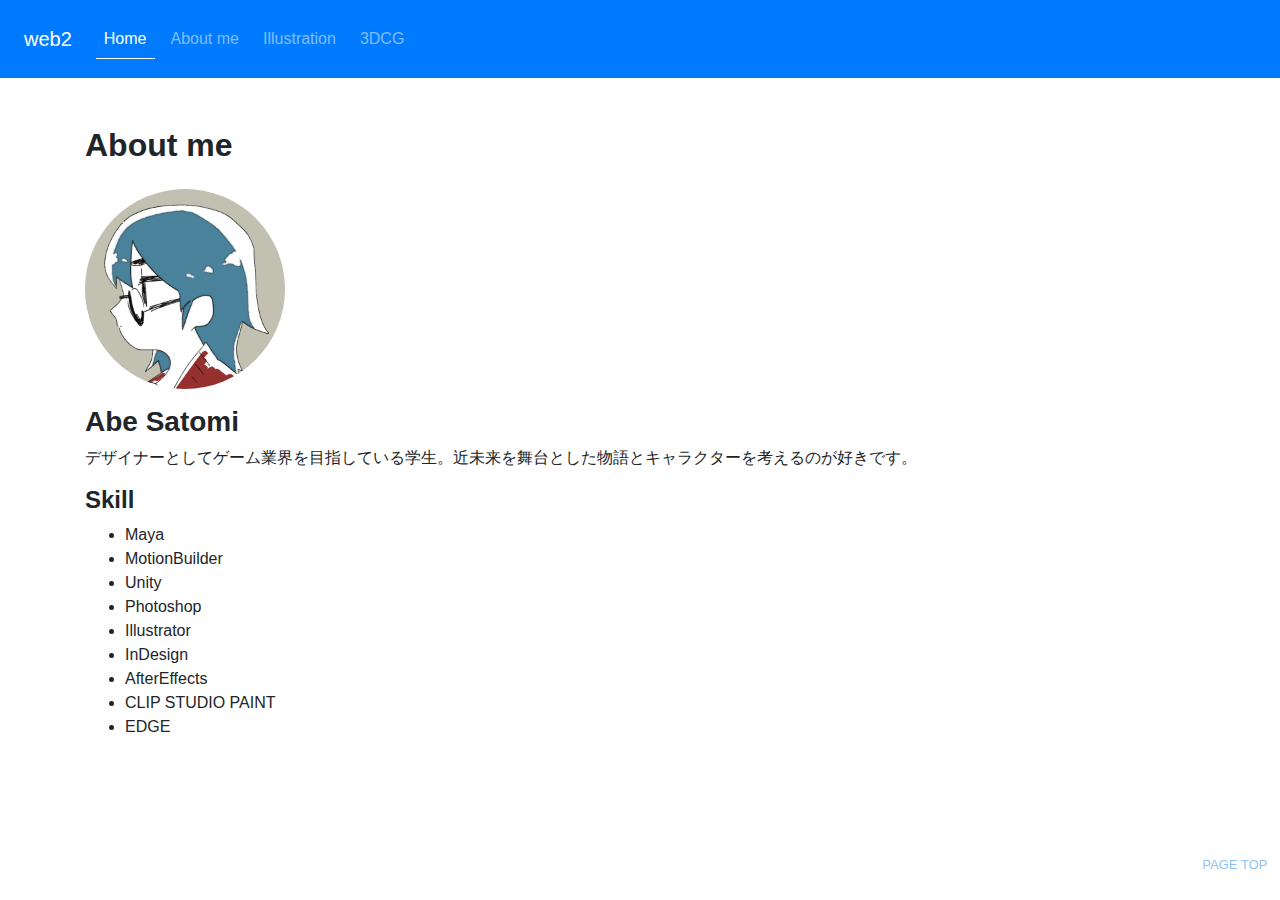
==== test.html @ e9da01bc "Update test.html" ====
<!DOCTYPE html>
<html lang ="ja">
  <head>
    <meta charset ="utf-8">
    <meta name ="viewport" content ="width=device-width, initial-scale=1, shrink-to-fit=no">
    <title>web2</title>
    <link rel="stylesheet" type="text/css" href="css/bootstrap.css">
  </head>
  
  <body>
  
    
    <div class="bs-component">
      <nav class="navbar navbar-expand-lg navbar-dark bg-primary"> 
        <a class="navbar-brand" href="#">web2</a>
        <button class="navbar-toggler collapsed" type="button" data-toggle="collapse" data-target="#navbarColor01" aria-controls="navbarColor01" aria-expanded="false" aria-label="Toggle navigation">
          <span class="navbar-toggler-icon"></span>
        </button>
        <div class="navbar-collapse collapse" id="navbarColor01" style="">
          <ul class="navbar-nav mr-auto">
            <li class="nav-item active">
              <a class="nav-link" href="#">Home <span class="sr-only">(current)</span></a>
            </li>
            <li class="nav-item">
              <a class="nav-link" href="#about">About me</a>
            </li>
            <li class="nav-item">
              <a class="nav-link" href="#illust">Illustration</a>
            </li>
            <li class="nav-item">
              <a class="nav-link" href="#3dcg">3DCG</a>
            </li>
          </ul>
        </div>
      </nav>
    </div>
    
    
    <div id="page_top"><a href="#"></a></div>
    
    
    <div class ="container py-5">
      <section>

        <h2 id ="about">About me</h2>
        <img src="img/icon.png" class="rounded-circle img-fluid py-3"　alt="icon" width=200/>
        <article>
          <h3>Abe Satomi</h3>
          <p>デザイナーとしてゲーム業界を目指している学生。近未来を舞台とした物語とキャラクターを考えるのが好きです。</p>
          <h4>Skill</h4>
          <ul>
          <li>Maya</li>
          <li>MotionBuilder</li>
          <li>Unity</li>
          <li>Photoshop</li>
          <li>Illustrator</li>
          <li>InDesign</li>
          <li>AfterEffects</li>
          <li>CLIP STUDIO PAINT</li>
          <li>EDGE</li>
          </ul>
        </article>
      
      </section>
    </div>
    
    
  </body>
  
</html>
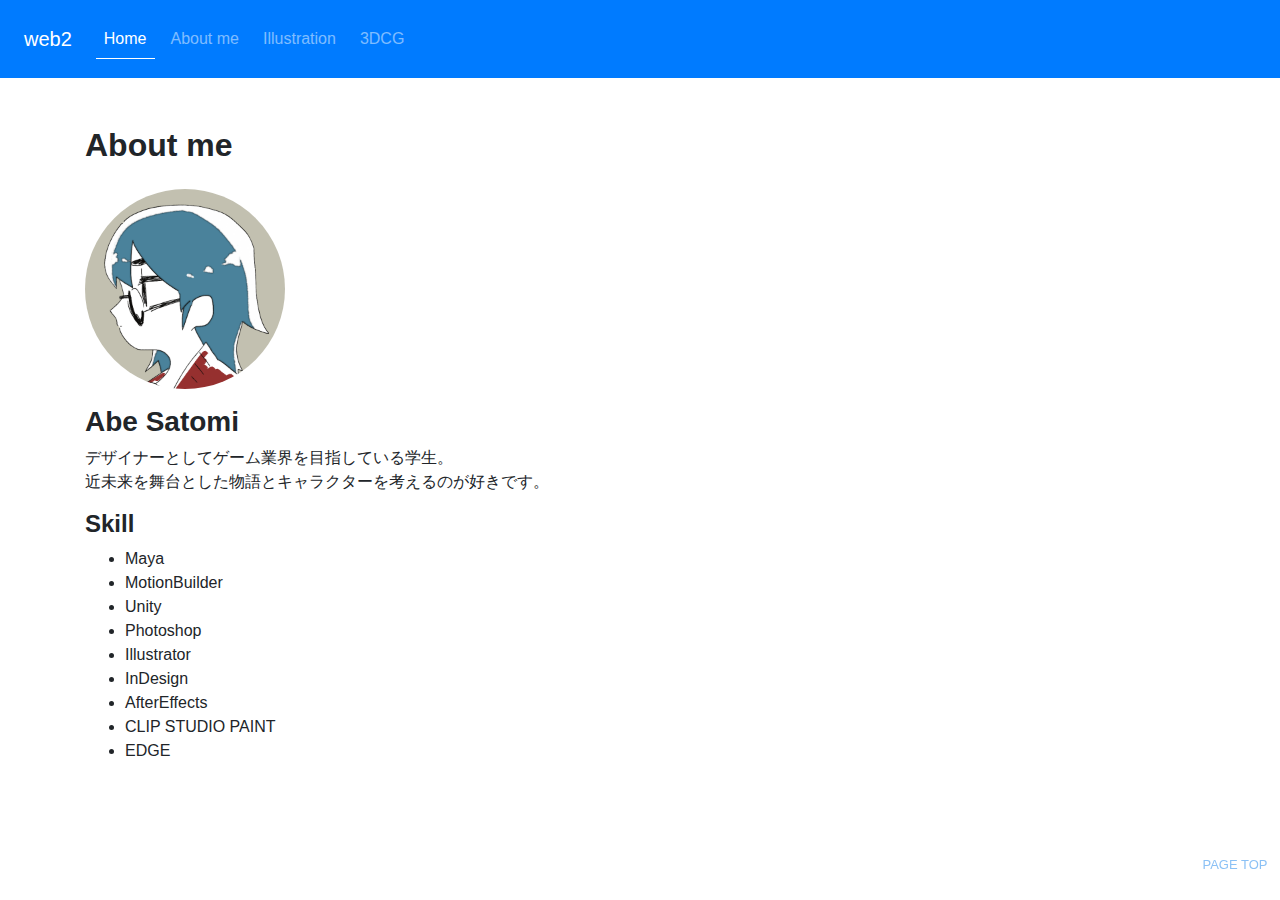
==== commit 9e436292: "Update test.html" ====
--- a/test.html
+++ b/test.html
@@ -46,7 +46,8 @@
         <img src="img/icon.png" class="rounded-circle img-fluid py-3"　alt="icon" width=200/>
         <article>
           <h3>Abe Satomi</h3>
-          <p>デザイナーとしてゲーム業界を目指している学生。近未来を舞台とした物語とキャラクターを考えるのが好きです。</p>
+          <p>デザイナーとしてゲーム業界を目指している学生。<br/>
+             近未来を舞台とした物語とキャラクターを考えるのが好きです。</p>
           <h4>Skill</h4>
           <ul>
           <li>Maya</li>
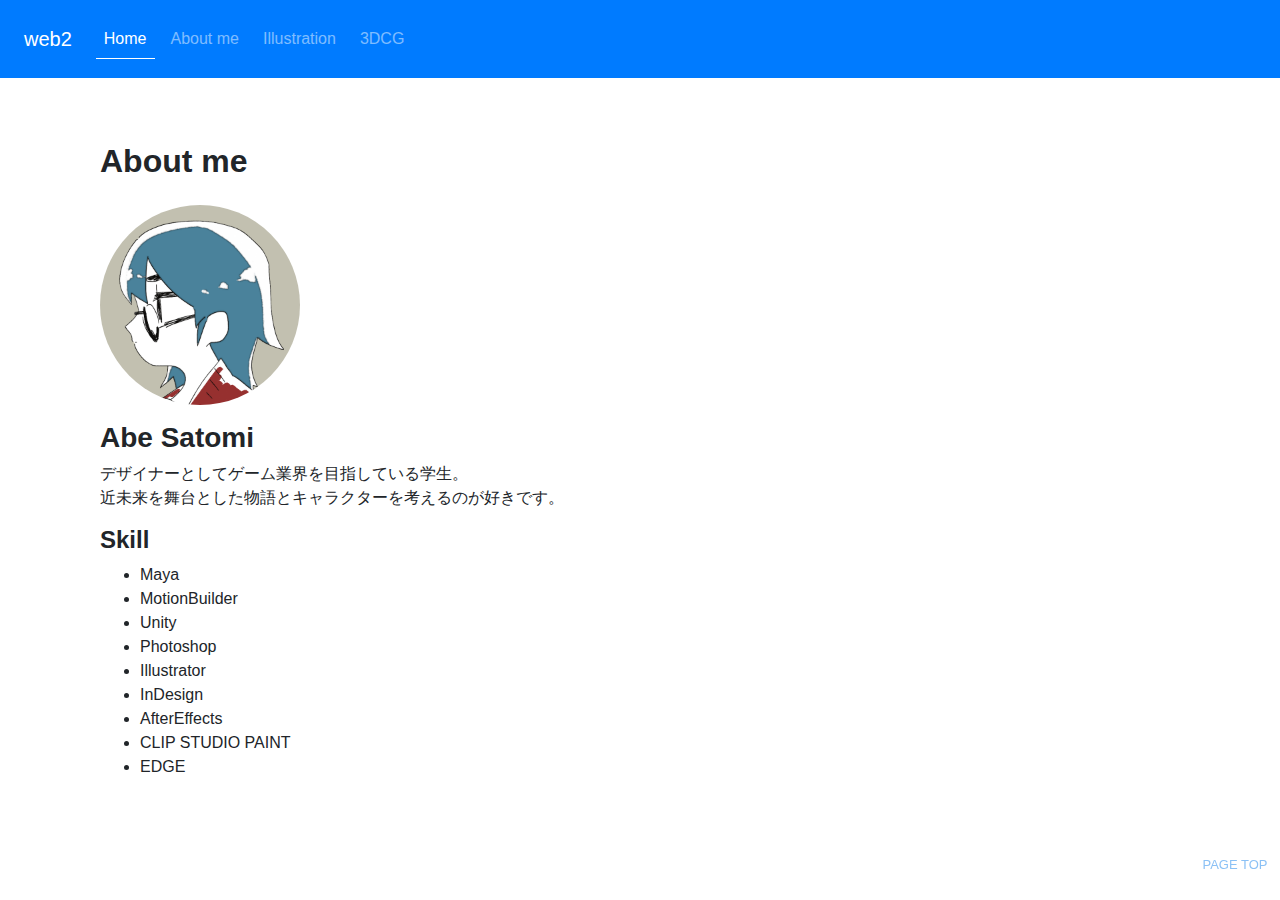
==== commit c72af793: "Update test.html" ====
--- a/test.html
+++ b/test.html
@@ -42,23 +42,23 @@
     <div class ="container py-5">
       <section>
 
-        <h2 id ="about">About me</h2>
-        <img src="img/icon.png" class="rounded-circle img-fluid py-3"　alt="icon" width=200/>
-        <article>
+        <article id="about" class="py-3">
+          <h2>About me</h2>
+          <img src="img/icon.png" class="rounded-circle img-fluid py-3"　alt="icon" width=200/>
           <h3>Abe Satomi</h3>
           <p>デザイナーとしてゲーム業界を目指している学生。<br/>
              近未来を舞台とした物語とキャラクターを考えるのが好きです。</p>
           <h4>Skill</h4>
           <ul>
-          <li>Maya</li>
-          <li>MotionBuilder</li>
-          <li>Unity</li>
-          <li>Photoshop</li>
-          <li>Illustrator</li>
-          <li>InDesign</li>
-          <li>AfterEffects</li>
-          <li>CLIP STUDIO PAINT</li>
-          <li>EDGE</li>
+            <li>Maya</li>
+            <li>MotionBuilder</li>
+            <li>Unity</li>
+            <li>Photoshop</li>
+            <li>Illustrator</li>
+            <li>InDesign</li>
+            <li>AfterEffects</li>
+            <li>CLIP STUDIO PAINT</li>
+            <li>EDGE</li>
           </ul>
         </article>
       
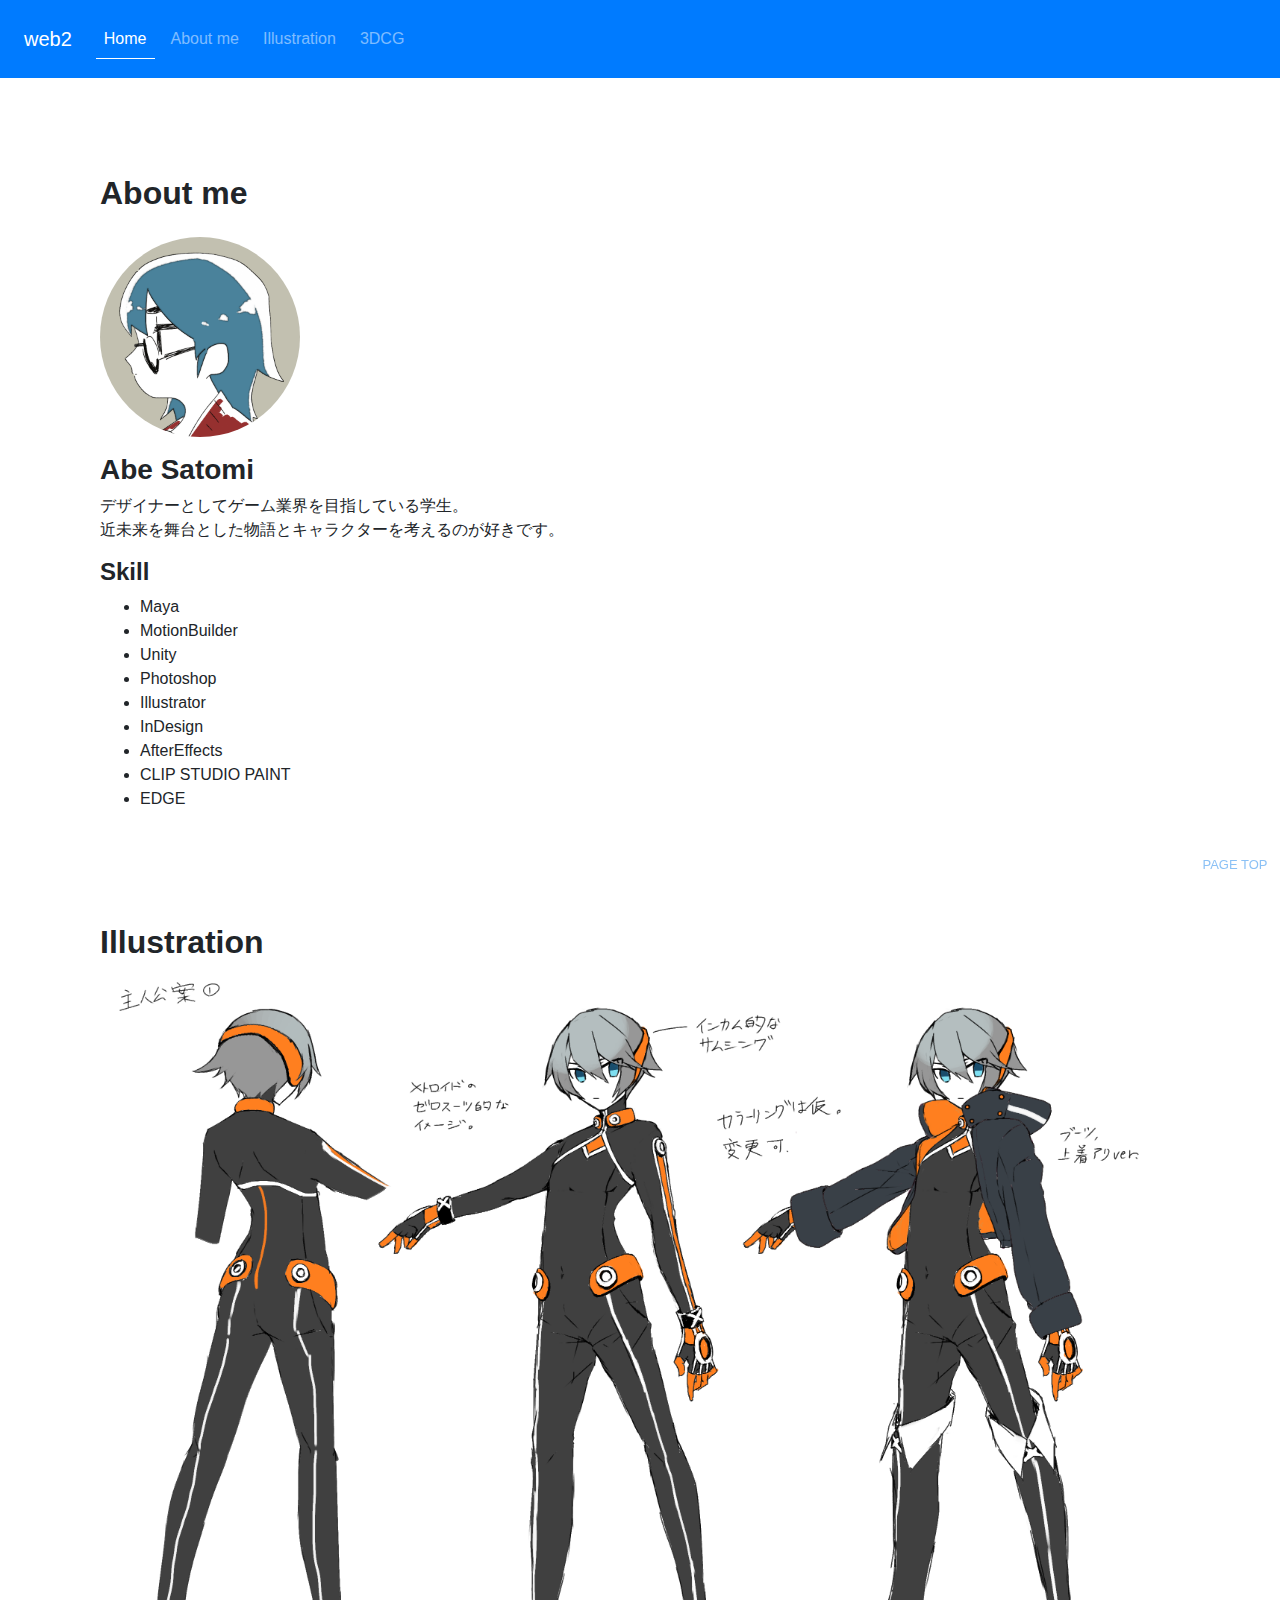
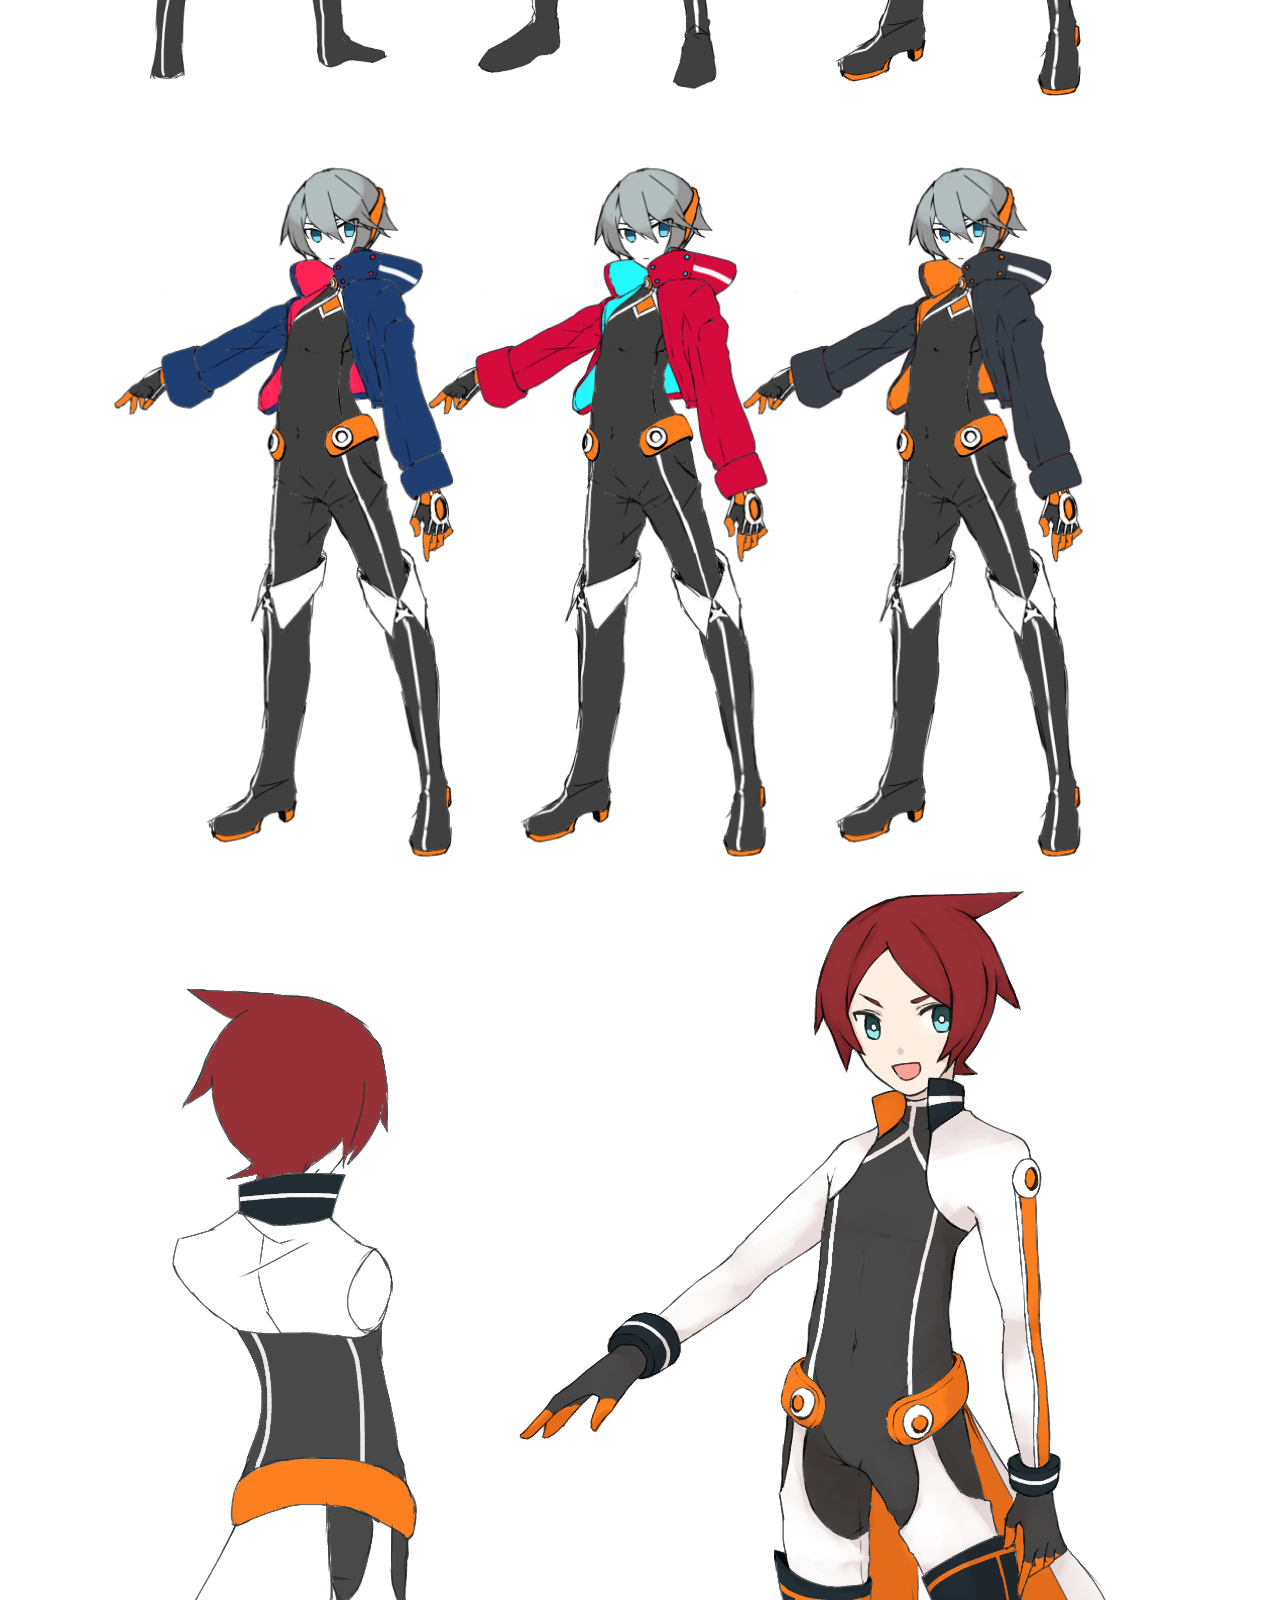
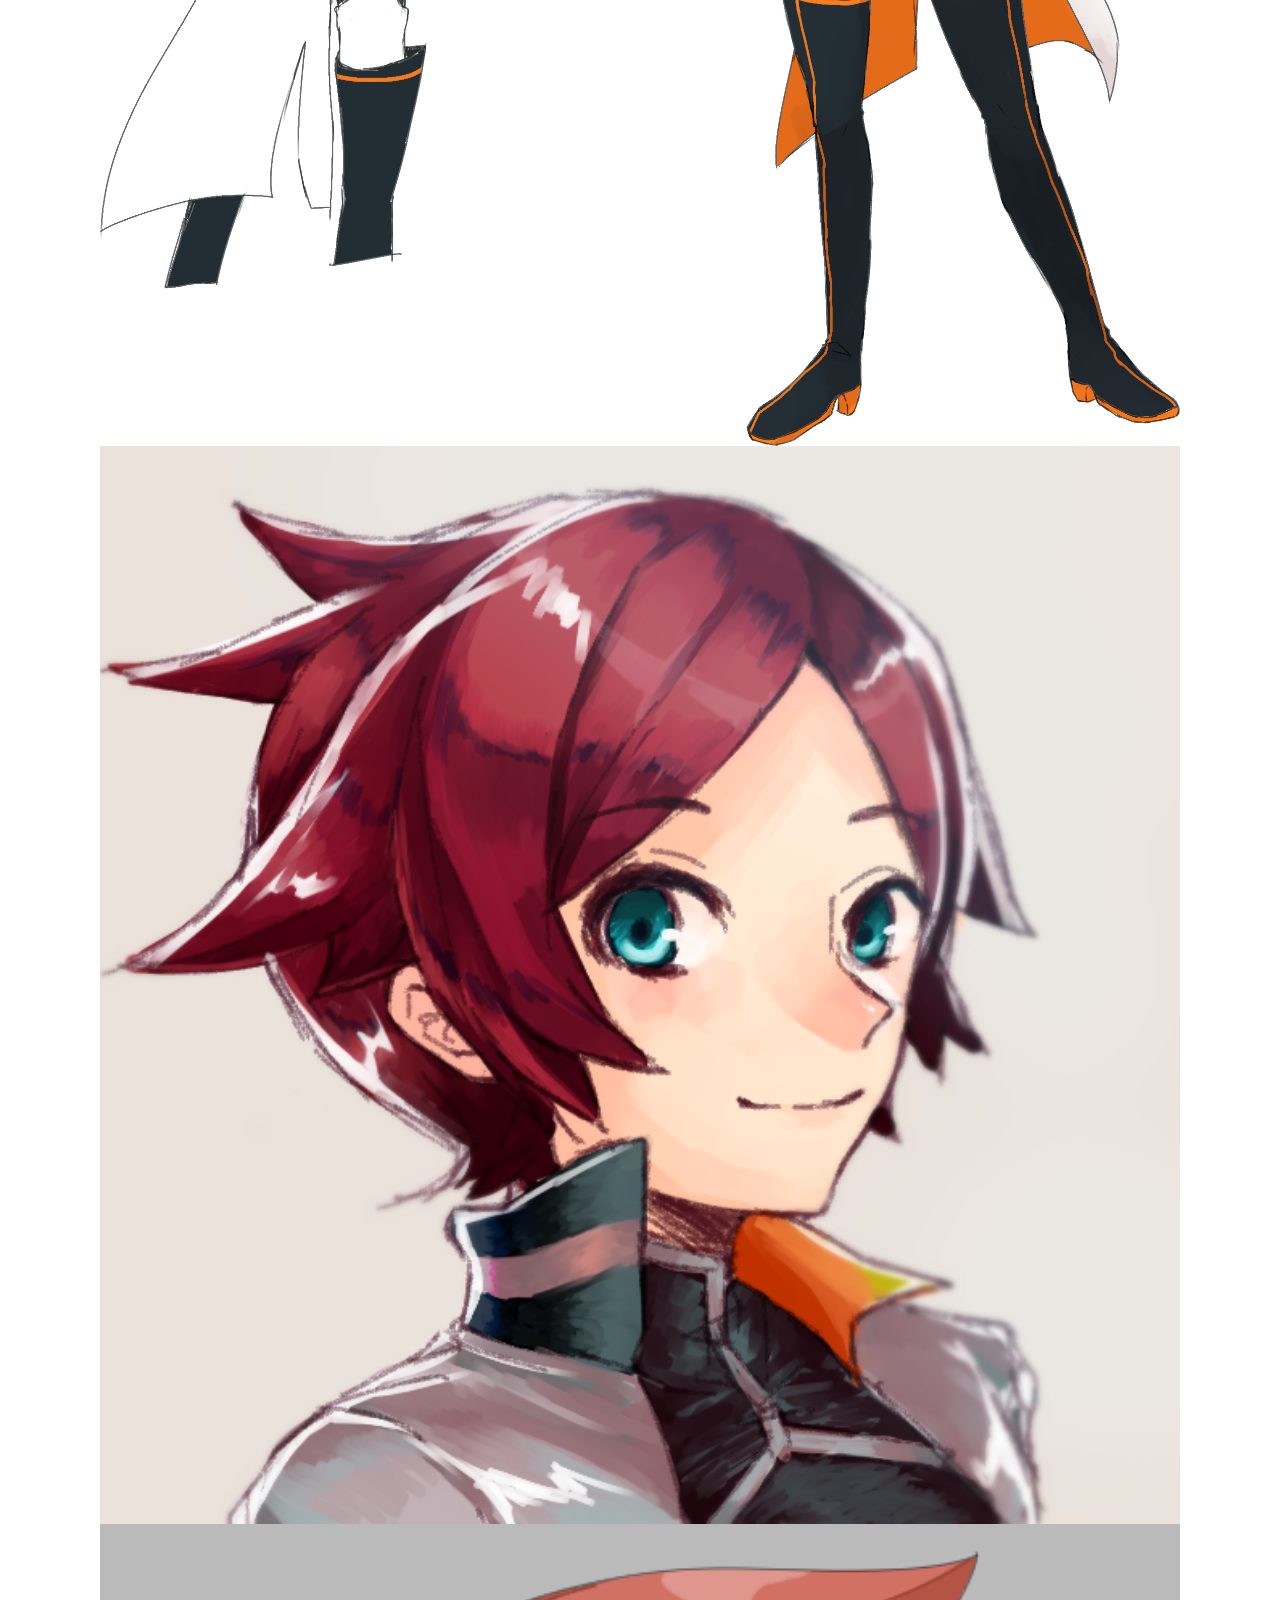
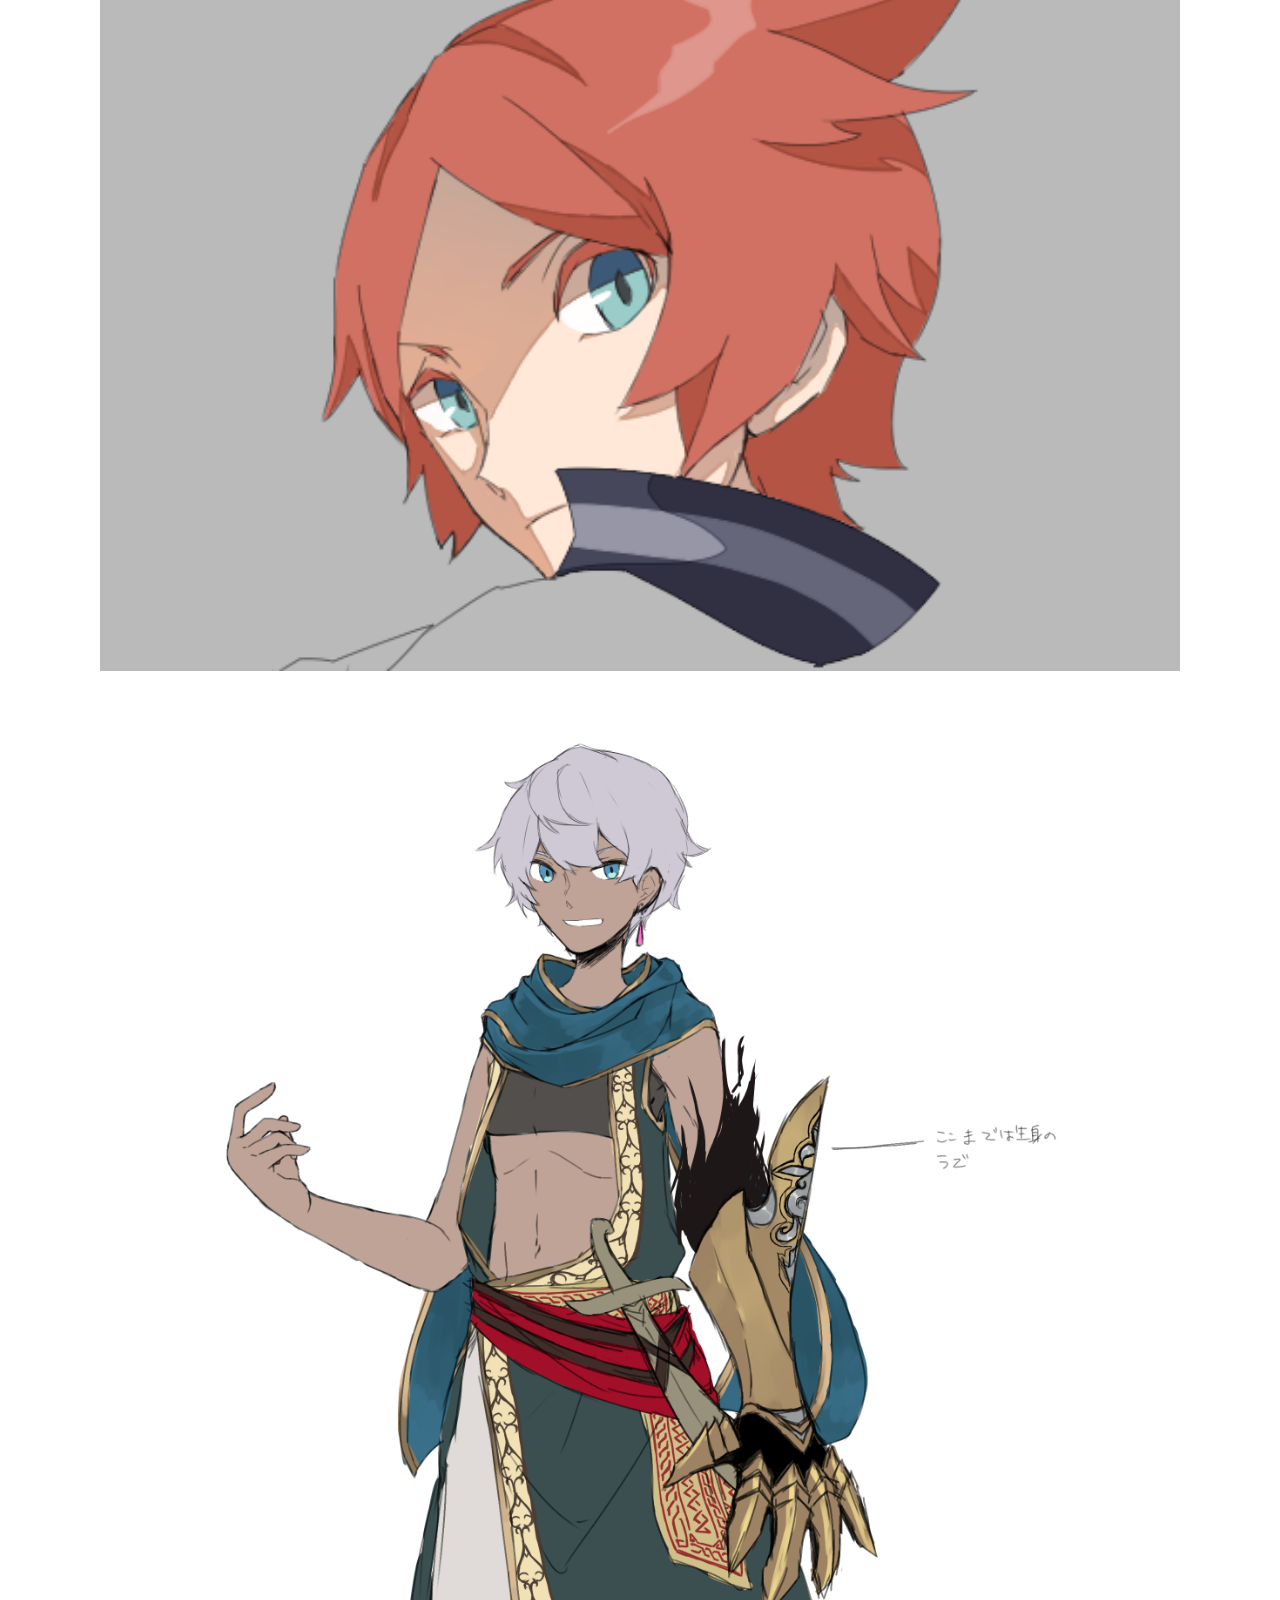
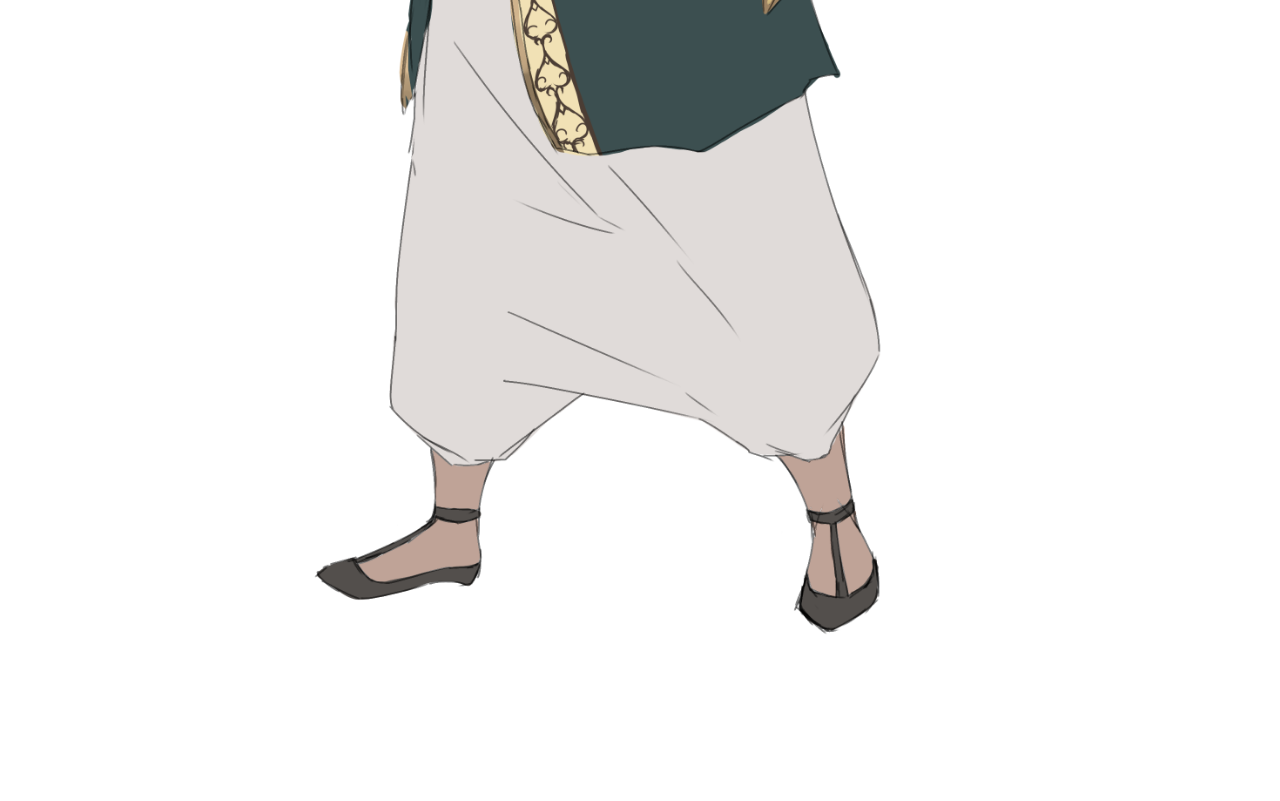
==== commit 2eaea43e: "Update test.html" ====
--- a/test.html
+++ b/test.html
@@ -42,7 +42,7 @@
     <div class ="container py-5">
       <section>
 
-        <article id="about" class="py-3">
+        <article id="about" class="py-5">
           <h2>About me</h2>
           <img src="img/icon.png" class="rounded-circle img-fluid py-3"　alt="icon" width=200/>
           <h3>Abe Satomi</h3>
@@ -61,6 +61,19 @@
             <li>EDGE</li>
           </ul>
         </article>
+        
+        <article id="illust" class="py-5">
+          <h2>Illustration</h2>
+          <div class="row">
+            <img src="img/HERO01.png" class="img-fluid col-sm" alt="illust001" width=600 />
+            <img src="img/03.jpg" class="img-fluid col-sm" alt="illust002" width=600 />
+            <img src="img/HERO05.png" class="img-fluid col-sm" alt="illust003" width=600 />
+            <div class="w-100"></div>
+            <img src="img/syuzinkou.png" class="img-fluid col-sm" alt="illust004" width=600 />
+            <img src="img/syu.png" class="img-fluid col-sm" alt="illust005" width=600 />
+            <img src="img/02.png" class="img-fluid col-sm" alt="illust006" width=600 />
+          </div>
+        </article>
       
       </section>
     </div>
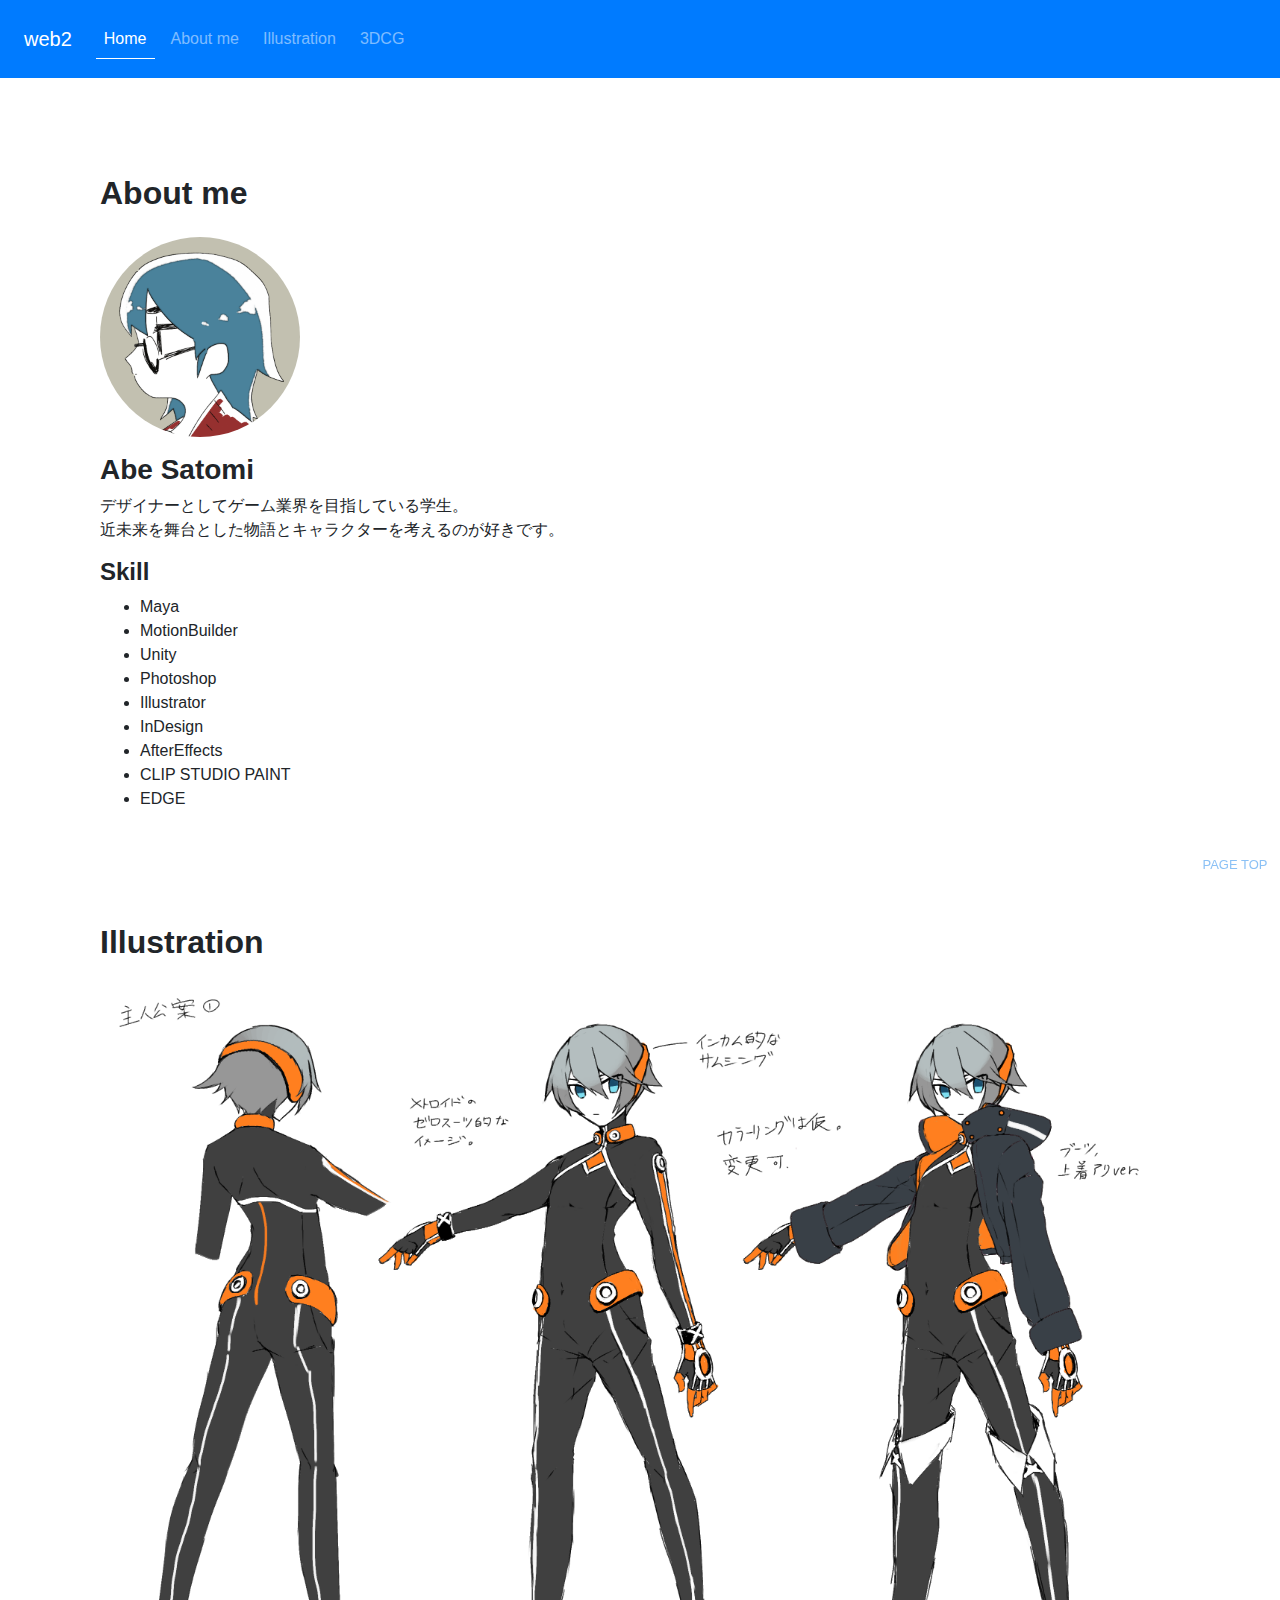
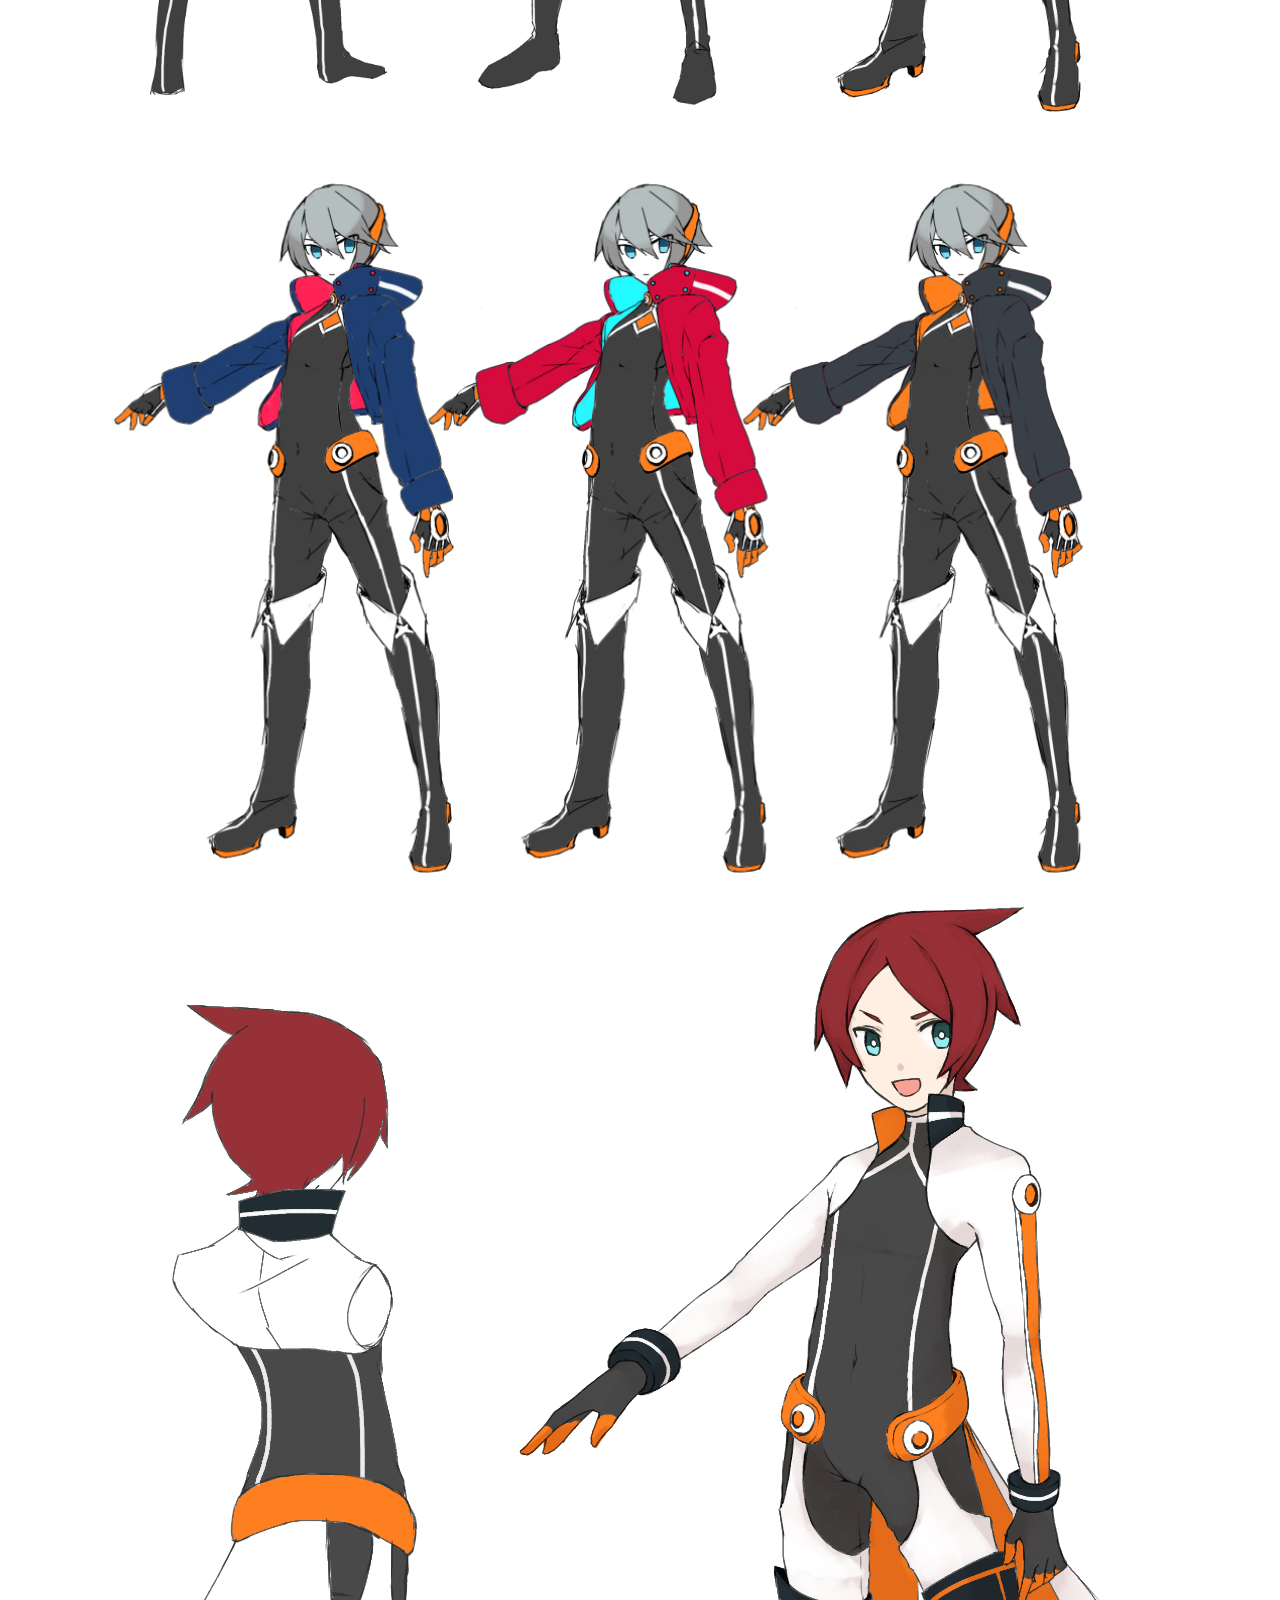
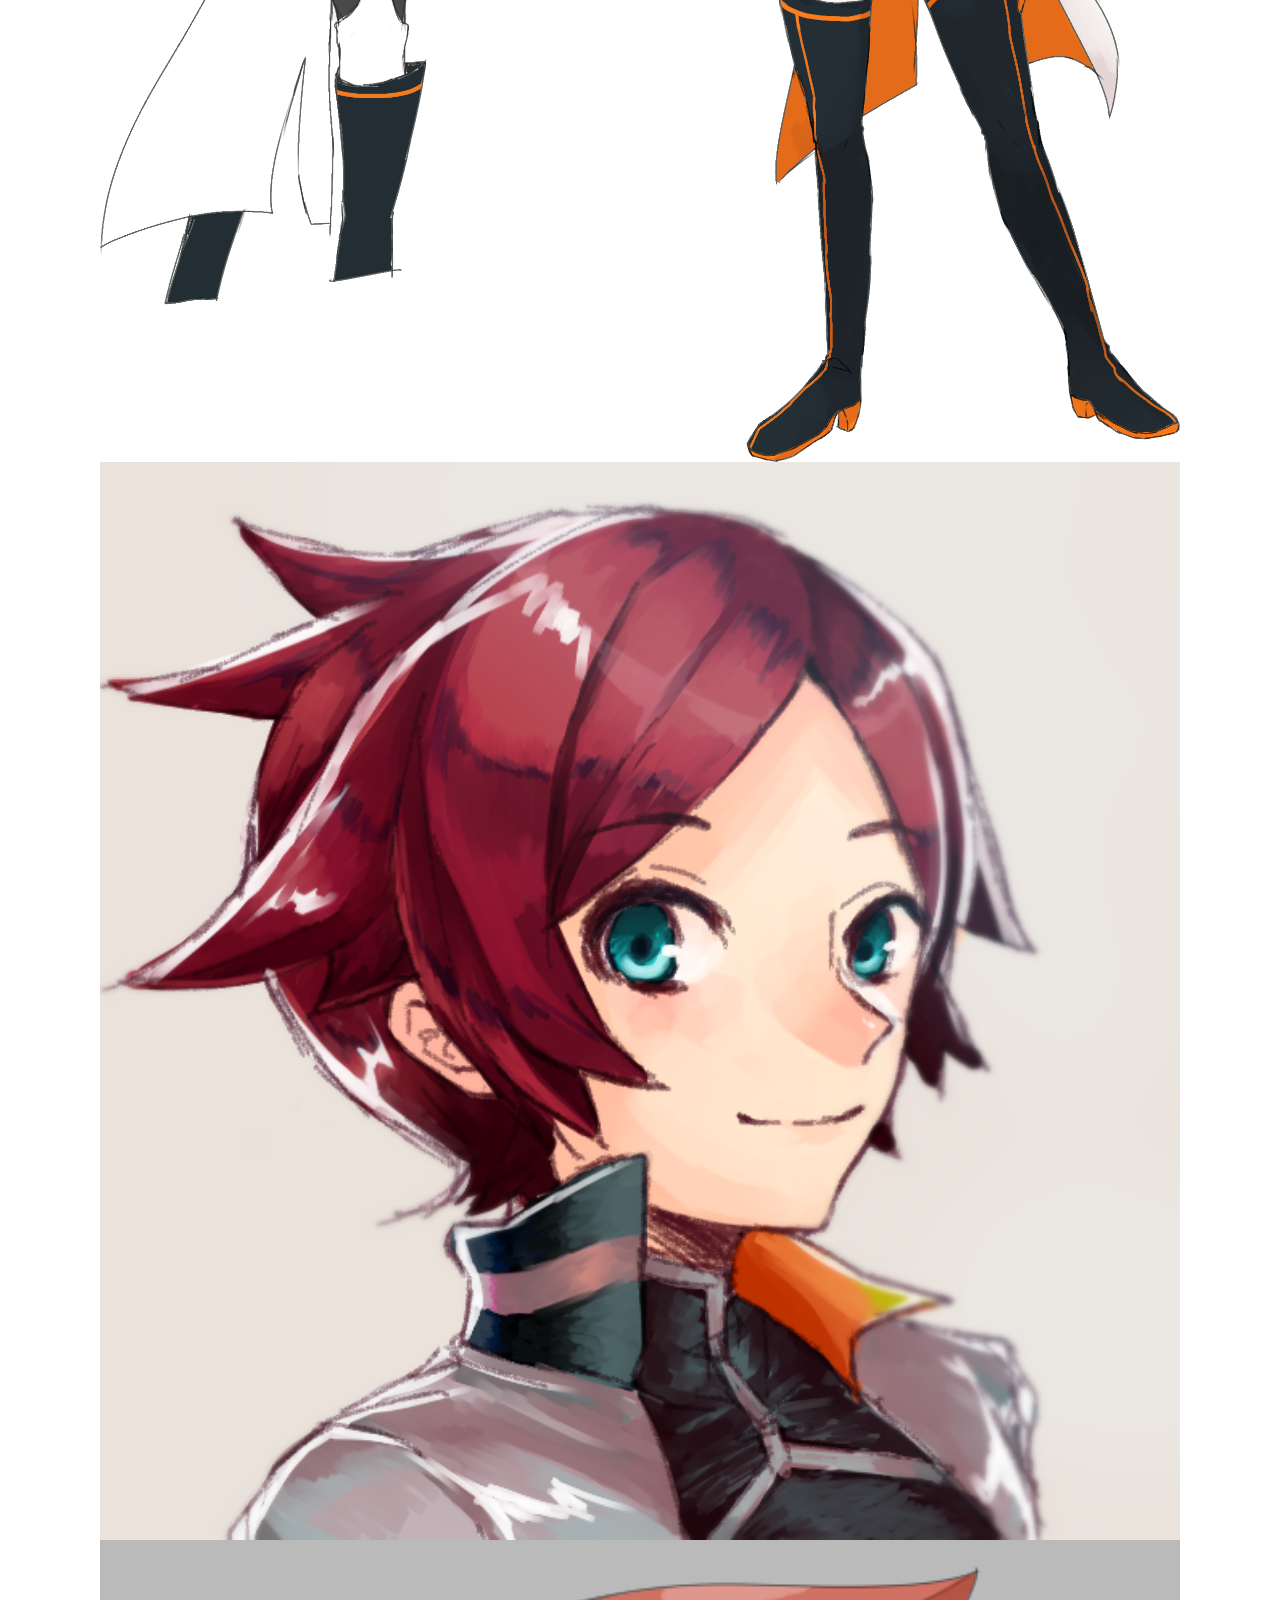
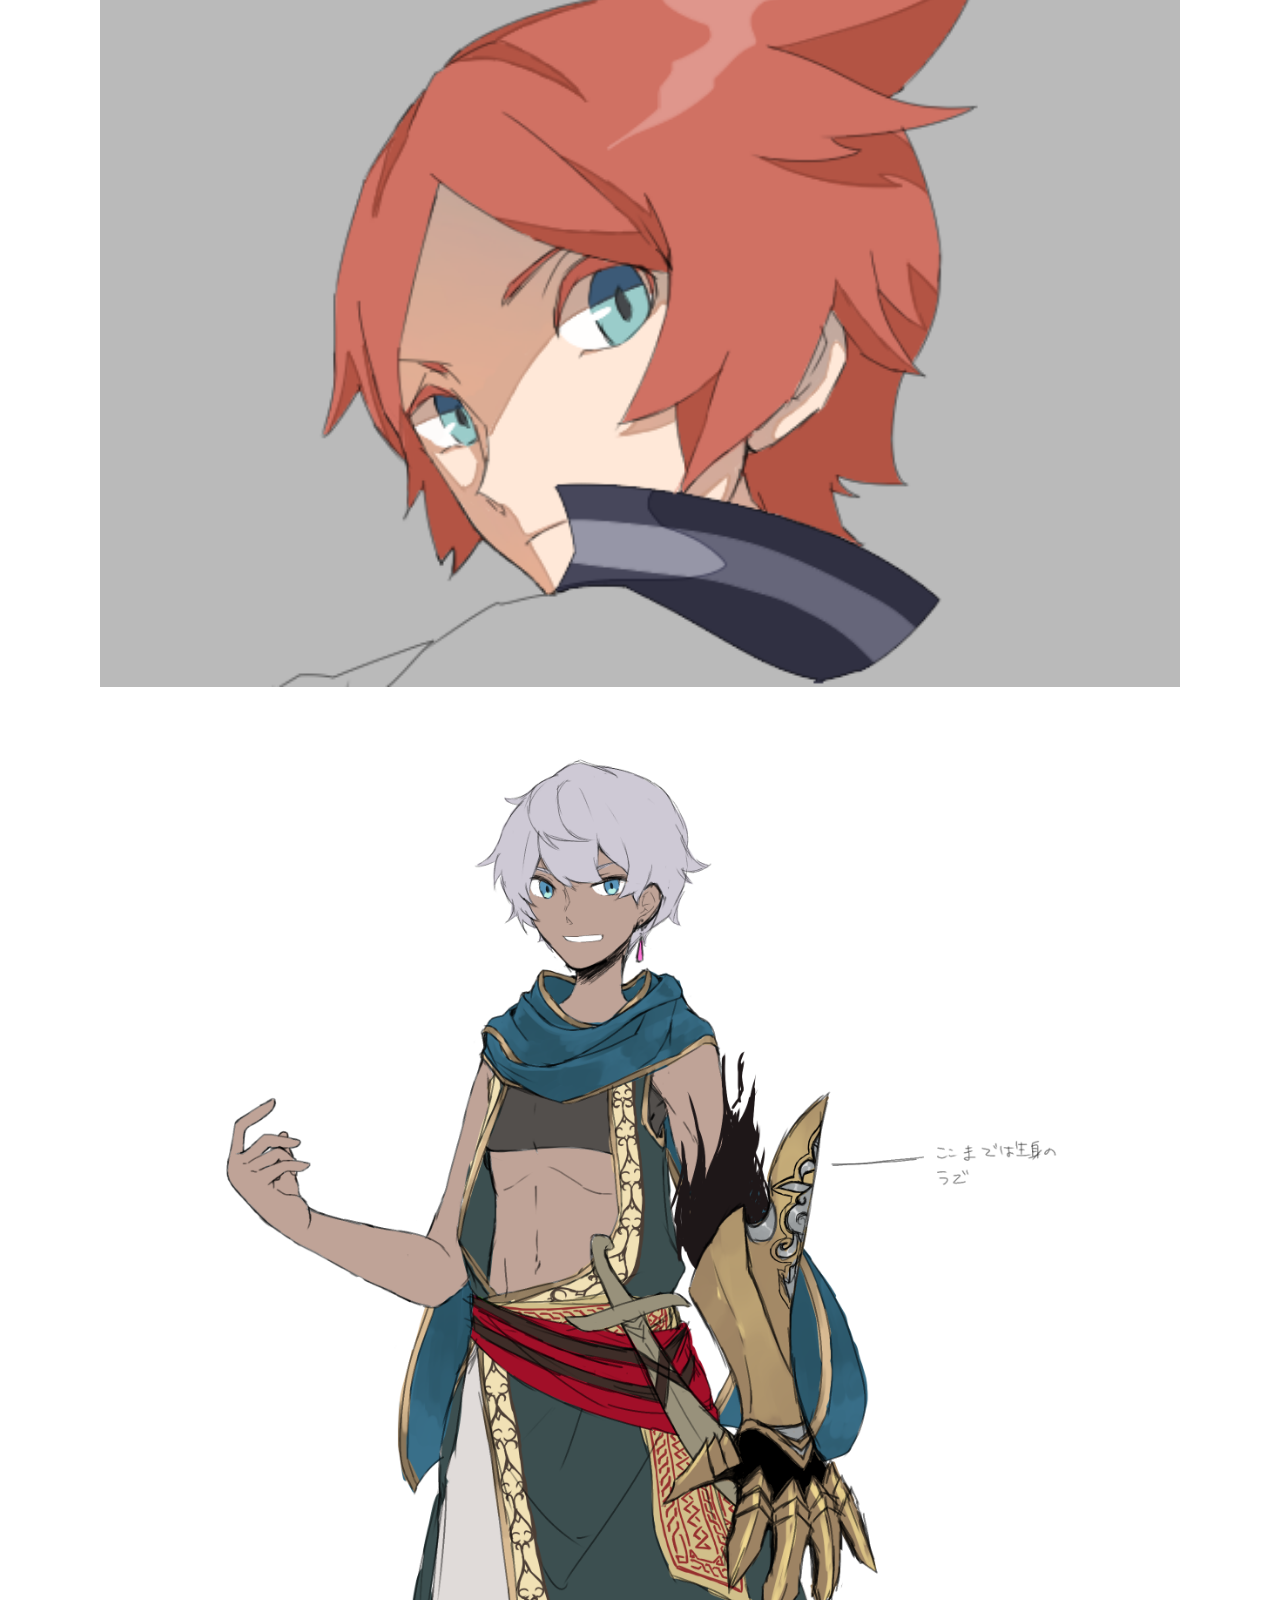
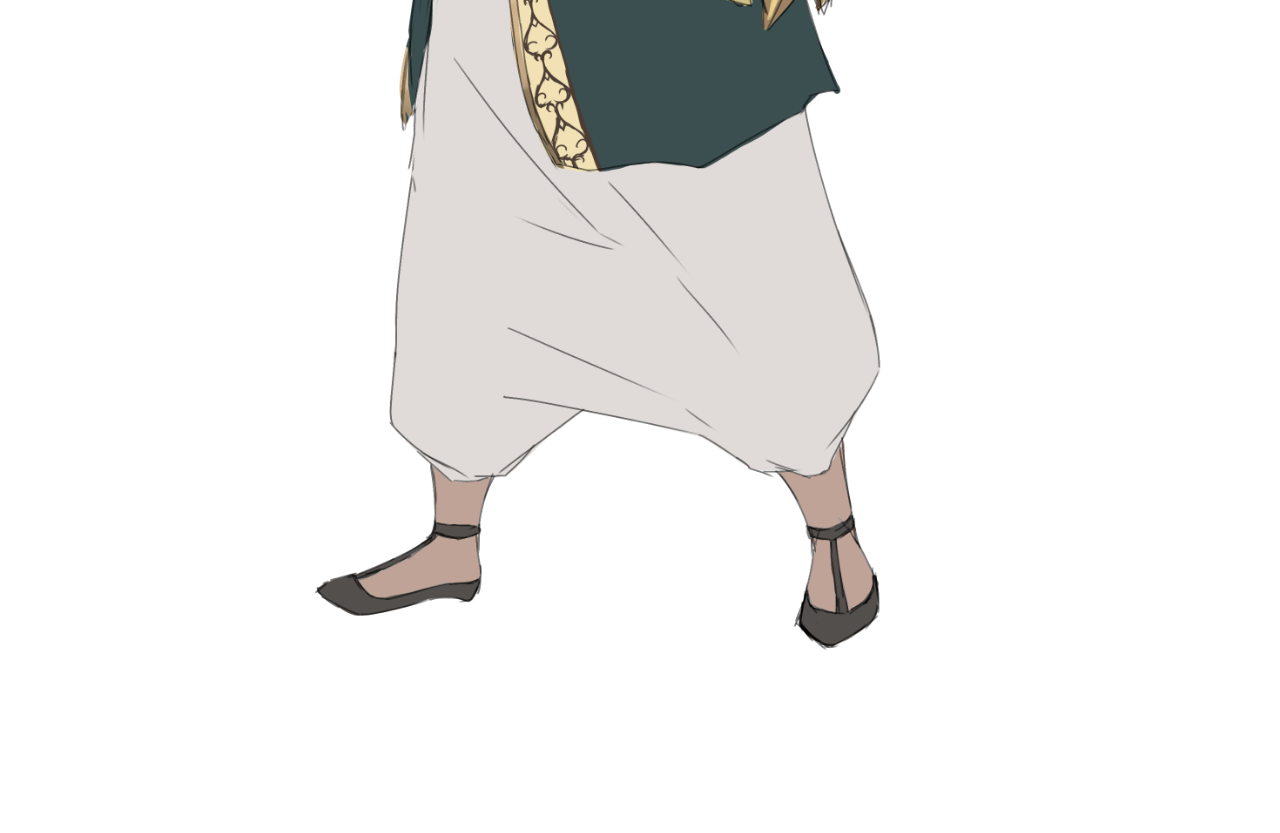
==== commit e08f680c: "Update test.html" ====
--- a/test.html
+++ b/test.html
@@ -64,14 +64,13 @@
         
         <article id="illust" class="py-5">
           <h2>Illustration</h2>
-          <div class="row">
-            <img src="img/HERO01.png" class="img-fluid col-sm" alt="illust001" width=600 />
-            <img src="img/03.jpg" class="img-fluid col-sm" alt="illust002" width=600 />
-            <img src="img/HERO05.png" class="img-fluid col-sm" alt="illust003" width=600 />
-            <div class="w-100"></div>
-            <img src="img/syuzinkou.png" class="img-fluid col-sm" alt="illust004" width=600 />
-            <img src="img/syu.png" class="img-fluid col-sm" alt="illust005" width=600 />
-            <img src="img/02.png" class="img-fluid col-sm" alt="illust006" width=600 />
+          <div class="row py-3">
+            <img src="img/HERO01.png" class="col-sm" alt="illust001" width=600 />
+            <img src="img/03.jpg" class="col-sm" alt="illust002" width=600 />
+            <img src="img/HERO05.png" class="col-sm" alt="illust003" width=600 />
+            <img src="img/syuzinkou.png" class="col-sm" alt="illust004" width=600 />
+            <img src="img/syu.png" class="col-sm" alt="illust005" width=600 />
+            <img src="img/02.png" class="col-sm" alt="illust006" width=600 />
           </div>
         </article>
       
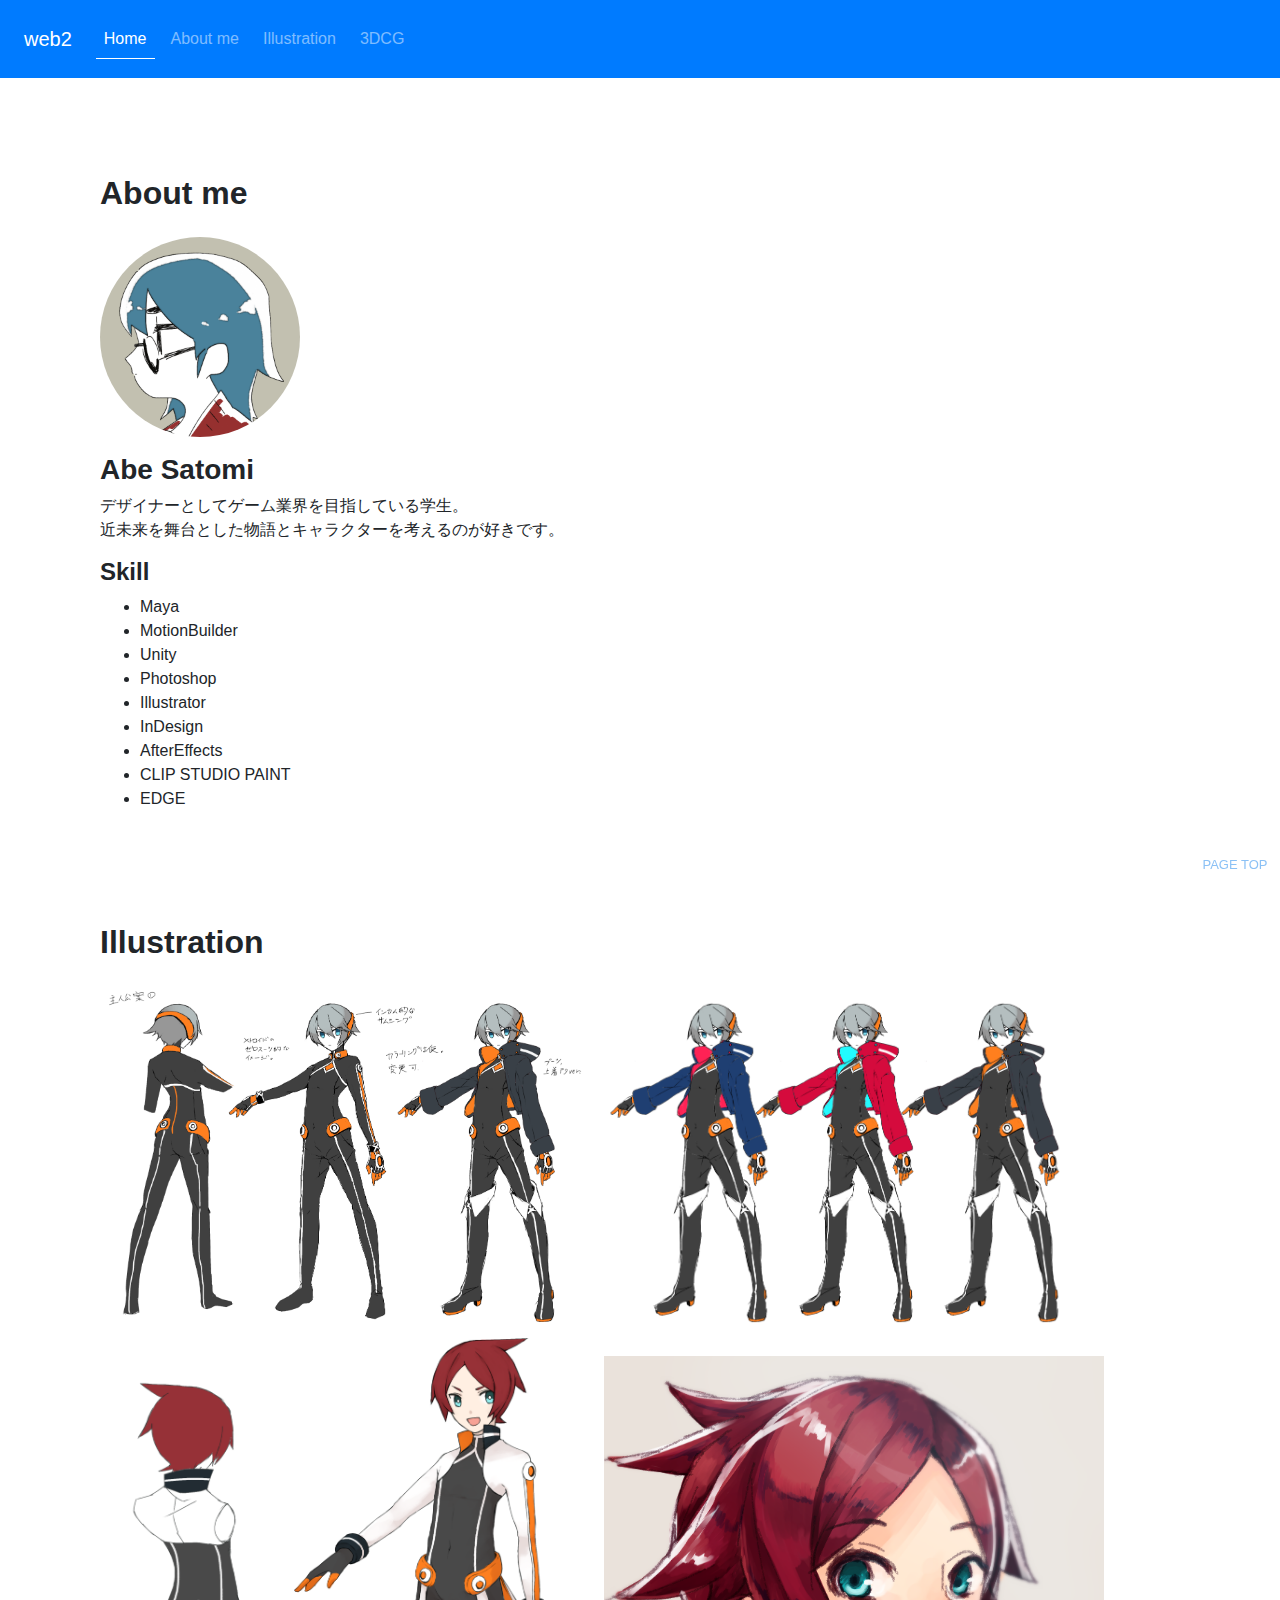
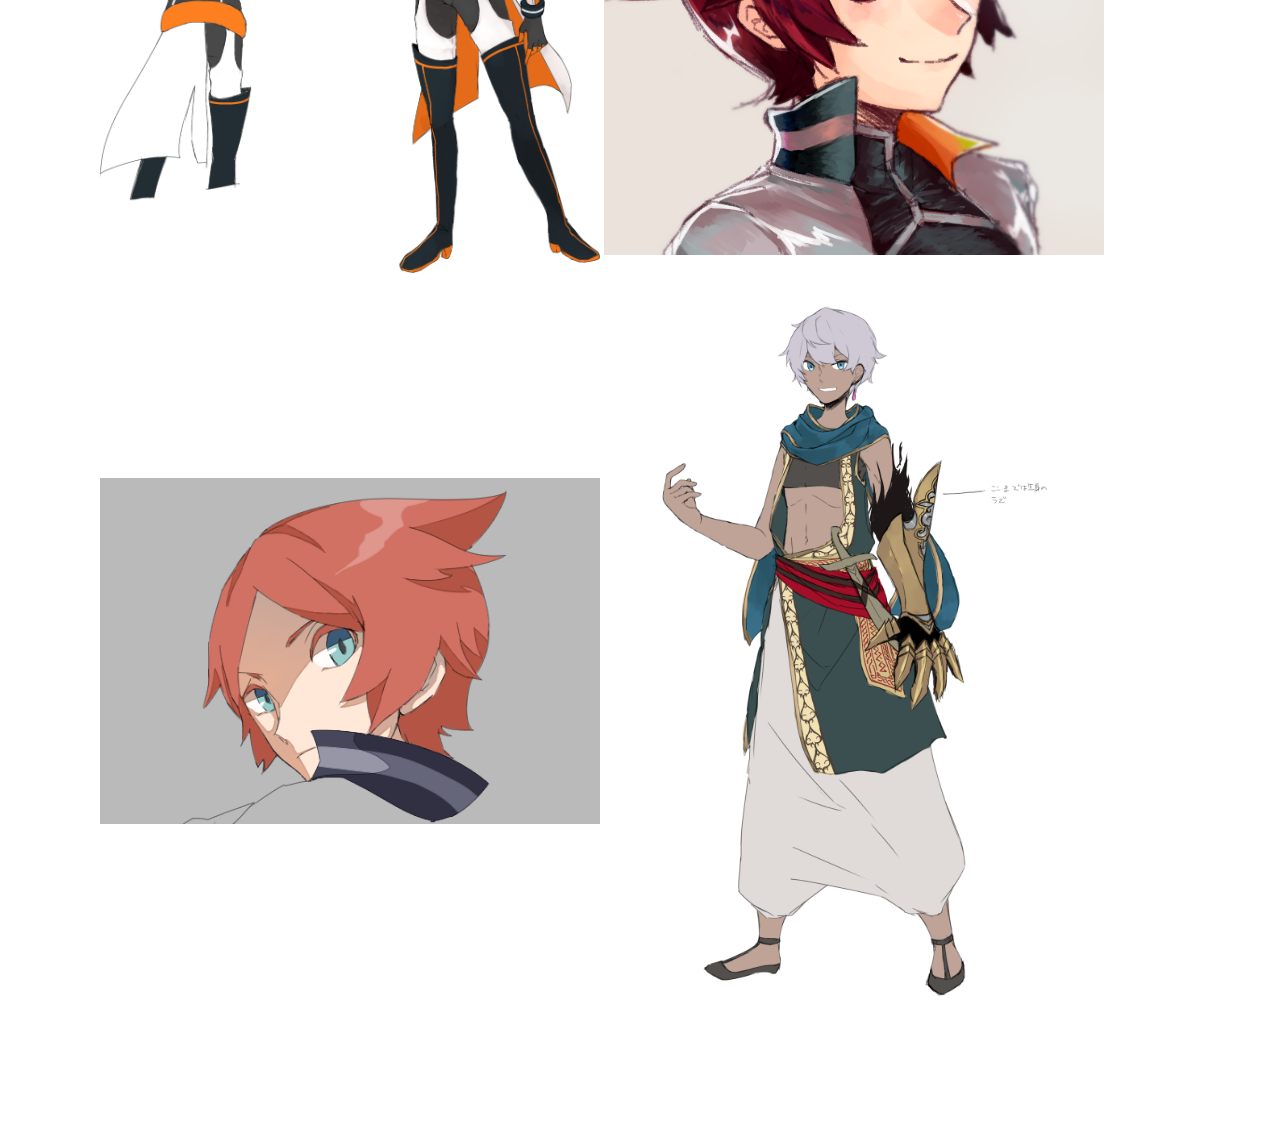
==== commit a9a0ae5e: "Update test.html" ====
--- a/test.html
+++ b/test.html
@@ -64,13 +64,13 @@
         
         <article id="illust" class="py-5">
           <h2>Illustration</h2>
-          <div class="row py-3">
-            <img src="img/HERO01.png" class="col-sm" alt="illust001" width=600 />
-            <img src="img/03.jpg" class="col-sm" alt="illust002" width=600 />
-            <img src="img/HERO05.png" class="col-sm" alt="illust003" width=600 />
-            <img src="img/syuzinkou.png" class="col-sm" alt="illust004" width=600 />
-            <img src="img/syu.png" class="col-sm" alt="illust005" width=600 />
-            <img src="img/02.png" class="col-sm" alt="illust006" width=600 />
+          <div class="py-3">
+            <img src="img/HERO01.png" class="img-fluid" alt="illust001" width=500 />
+            <img src="img/03.jpg" class="img-fluid" alt="illust002" width=500 />
+            <img src="img/HERO05.png" class="img-fluid" alt="illust003" width=500 />
+            <img src="img/syuzinkou.png" class="img-fluid" alt="illust004" width=500 />
+            <img src="img/syu.png" class="img-fluid" alt="illust005" width=500 />
+            <img src="img/02.png" class="img-fluid" alt="illust006" width=500 />
           </div>
         </article>
       
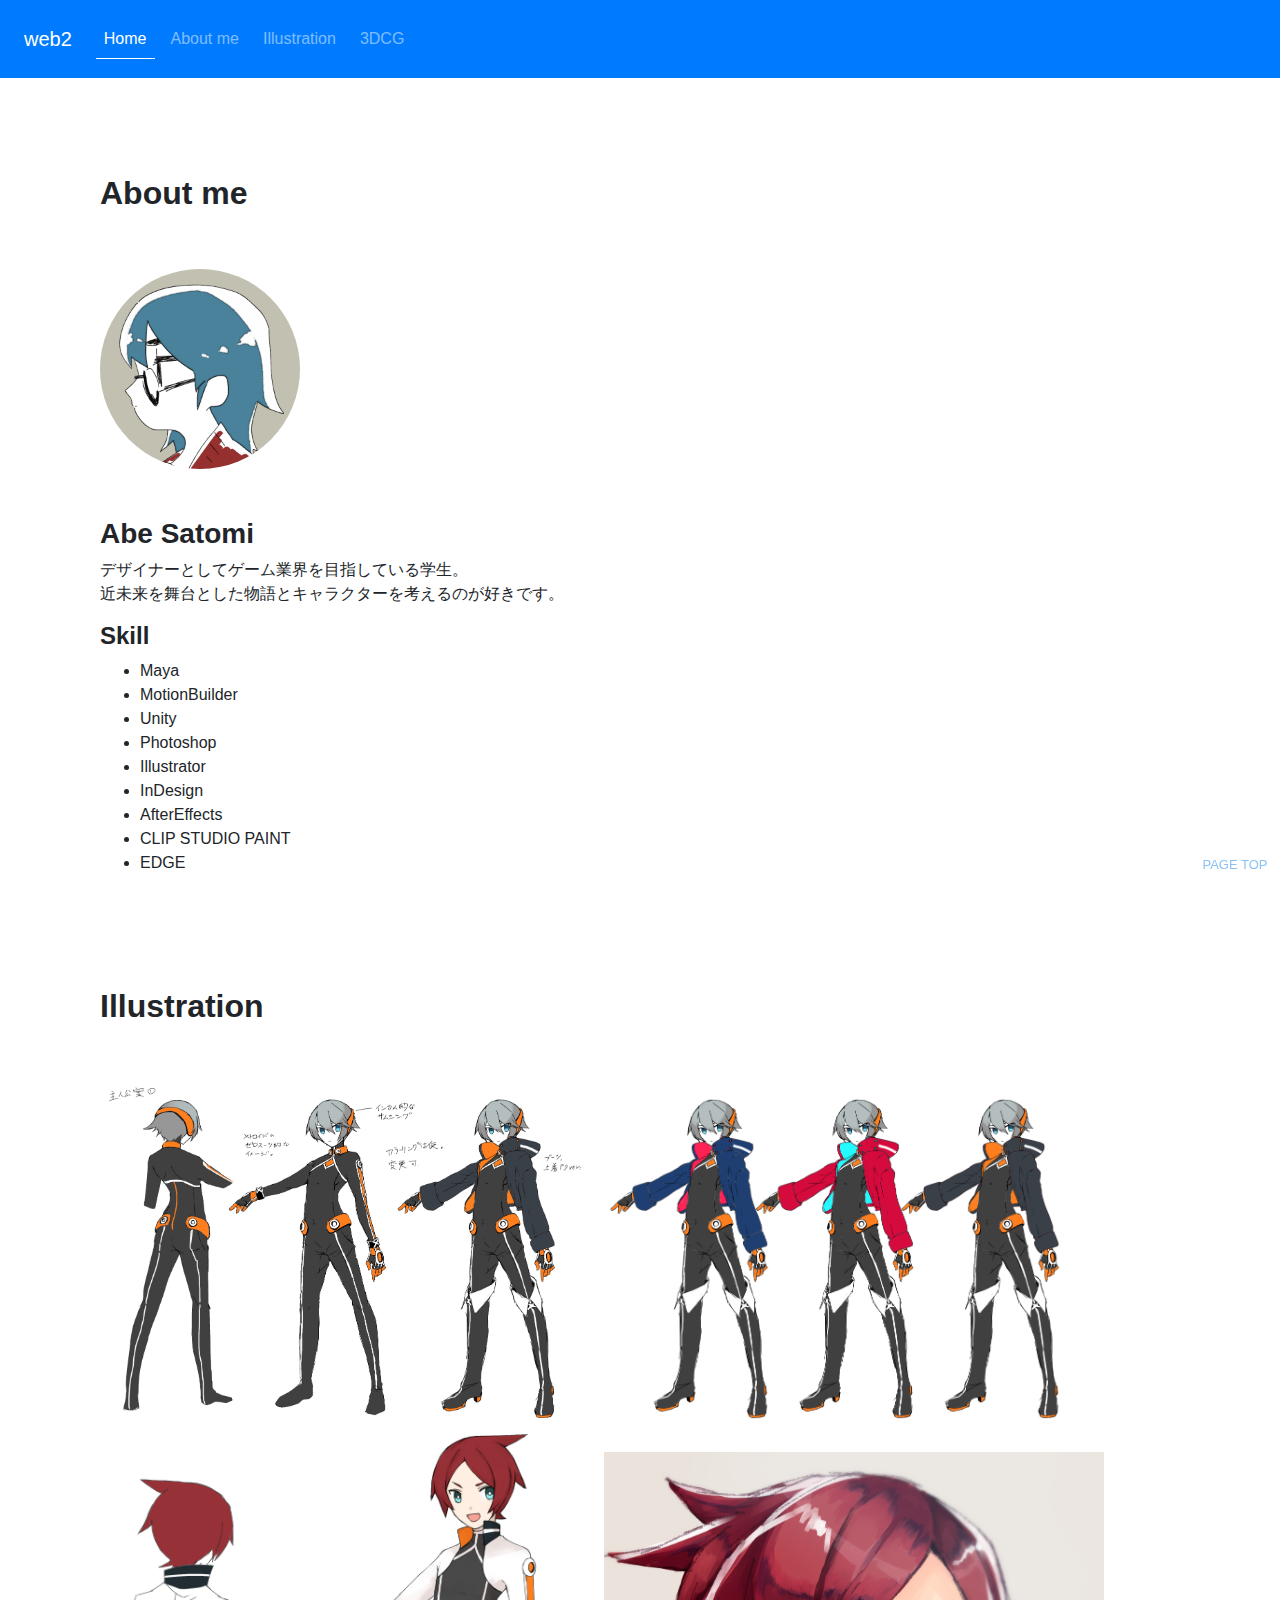
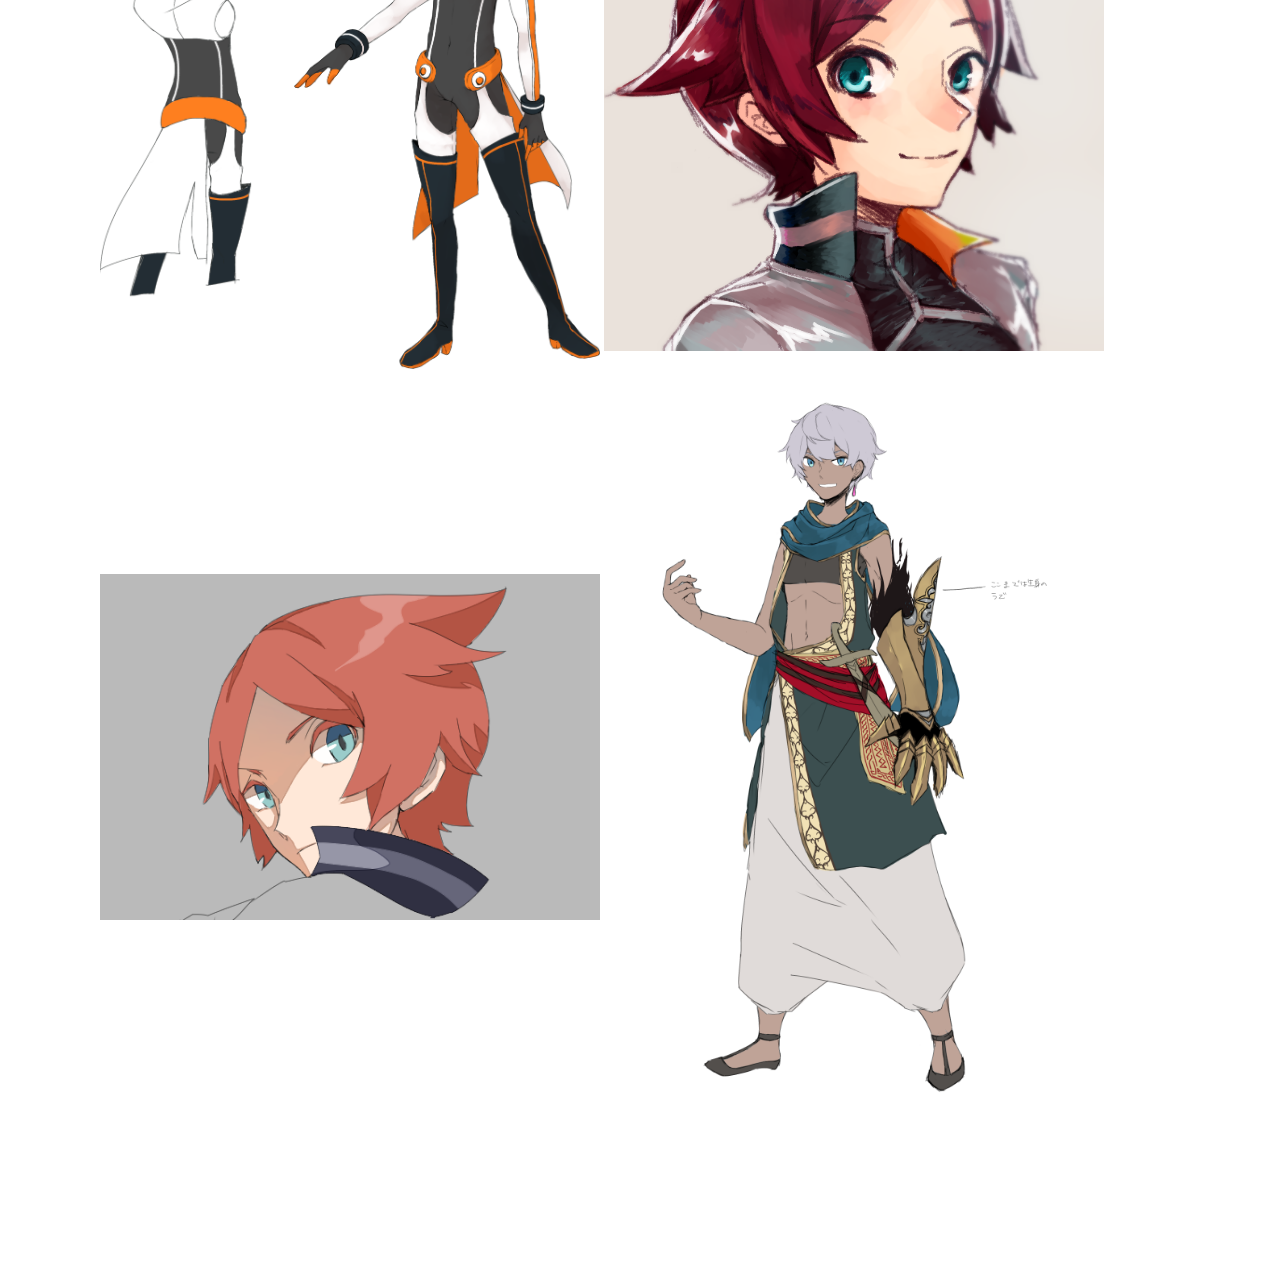
==== commit 7a727cf1: "Update test.html" ====
--- a/test.html
+++ b/test.html
@@ -44,7 +44,7 @@
 
         <article id="about" class="py-5">
           <h2>About me</h2>
-          <img src="img/icon.png" class="rounded-circle img-fluid py-3"　alt="icon" width=200/>
+          <img src="img/icon.png" class="rounded-circle img-fluid py-5"　alt="icon" width=200/>
           <h3>Abe Satomi</h3>
           <p>デザイナーとしてゲーム業界を目指している学生。<br/>
              近未来を舞台とした物語とキャラクターを考えるのが好きです。</p>
@@ -64,7 +64,7 @@
         
         <article id="illust" class="py-5">
           <h2>Illustration</h2>
-          <div class="py-3">
+          <div class="py-5">
             <img src="img/HERO01.png" class="img-fluid" alt="illust001" width=500 />
             <img src="img/03.jpg" class="img-fluid" alt="illust002" width=500 />
             <img src="img/HERO05.png" class="img-fluid" alt="illust003" width=500 />
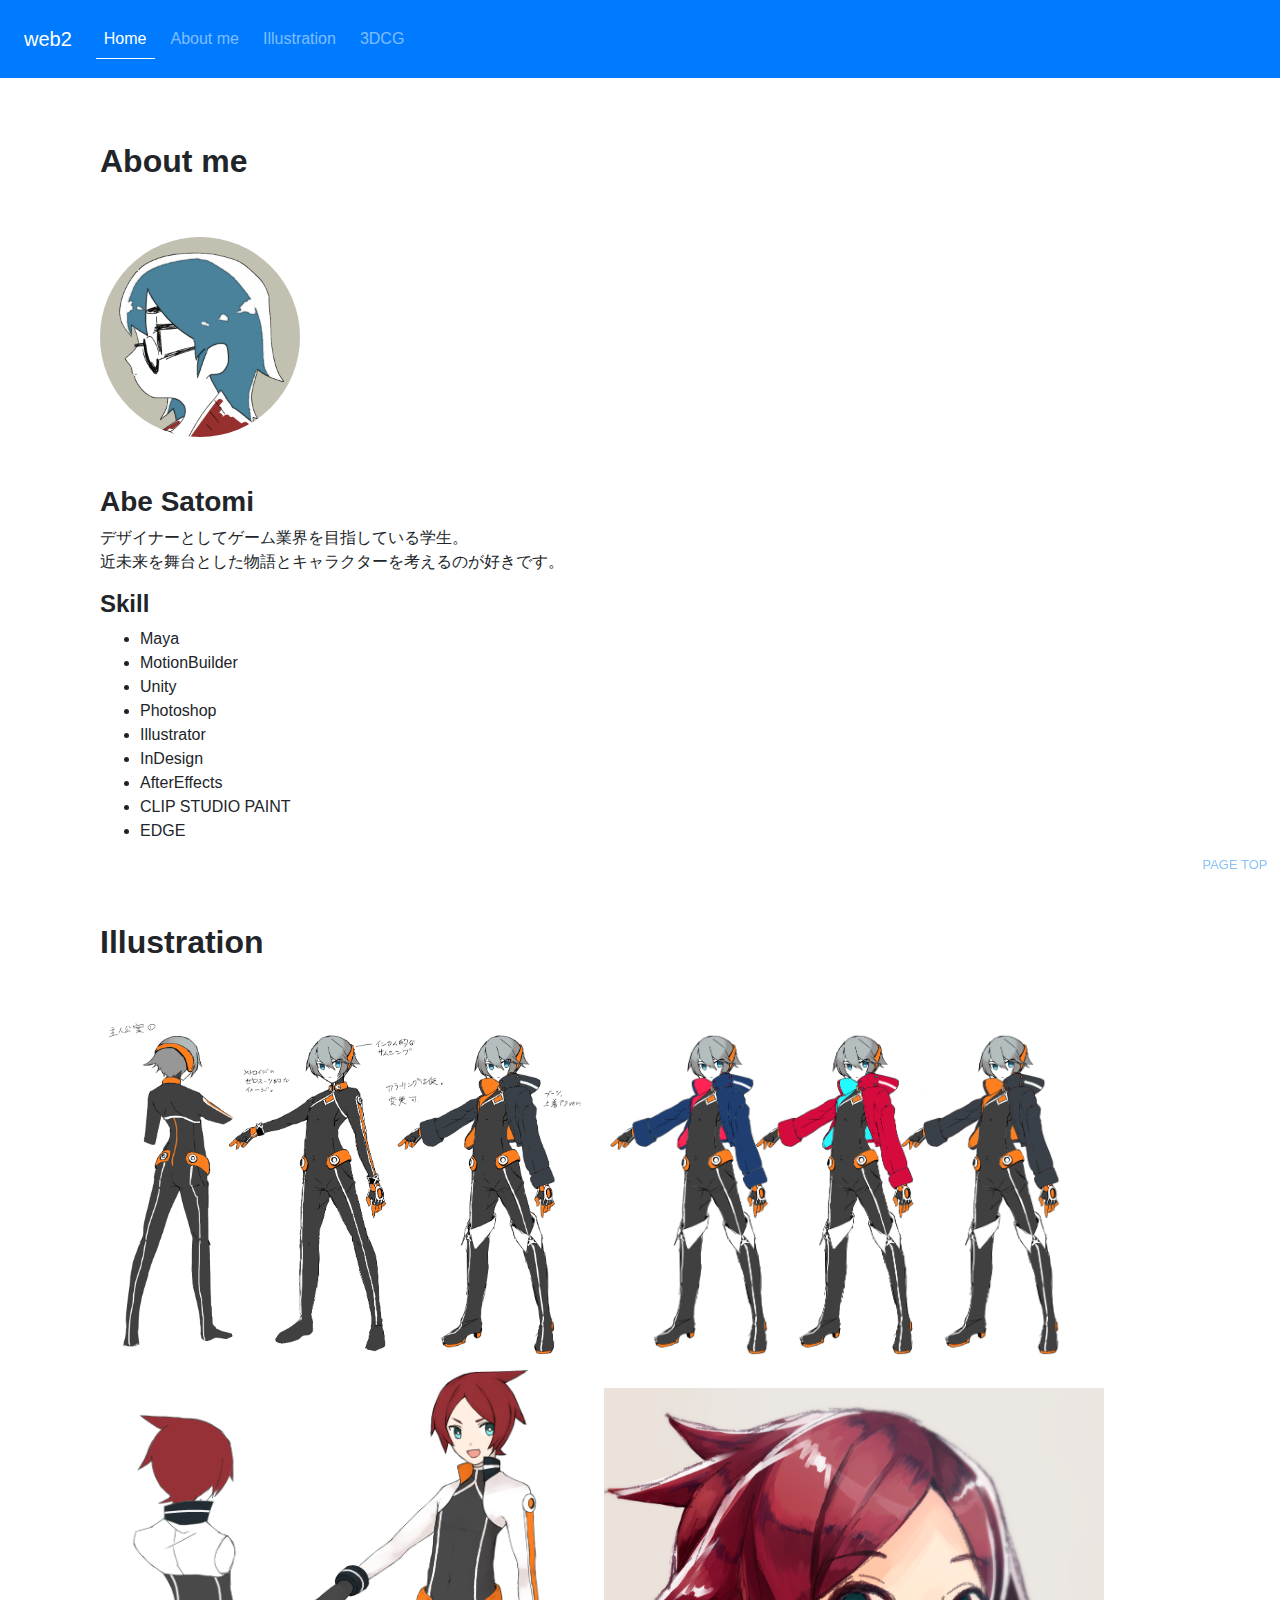
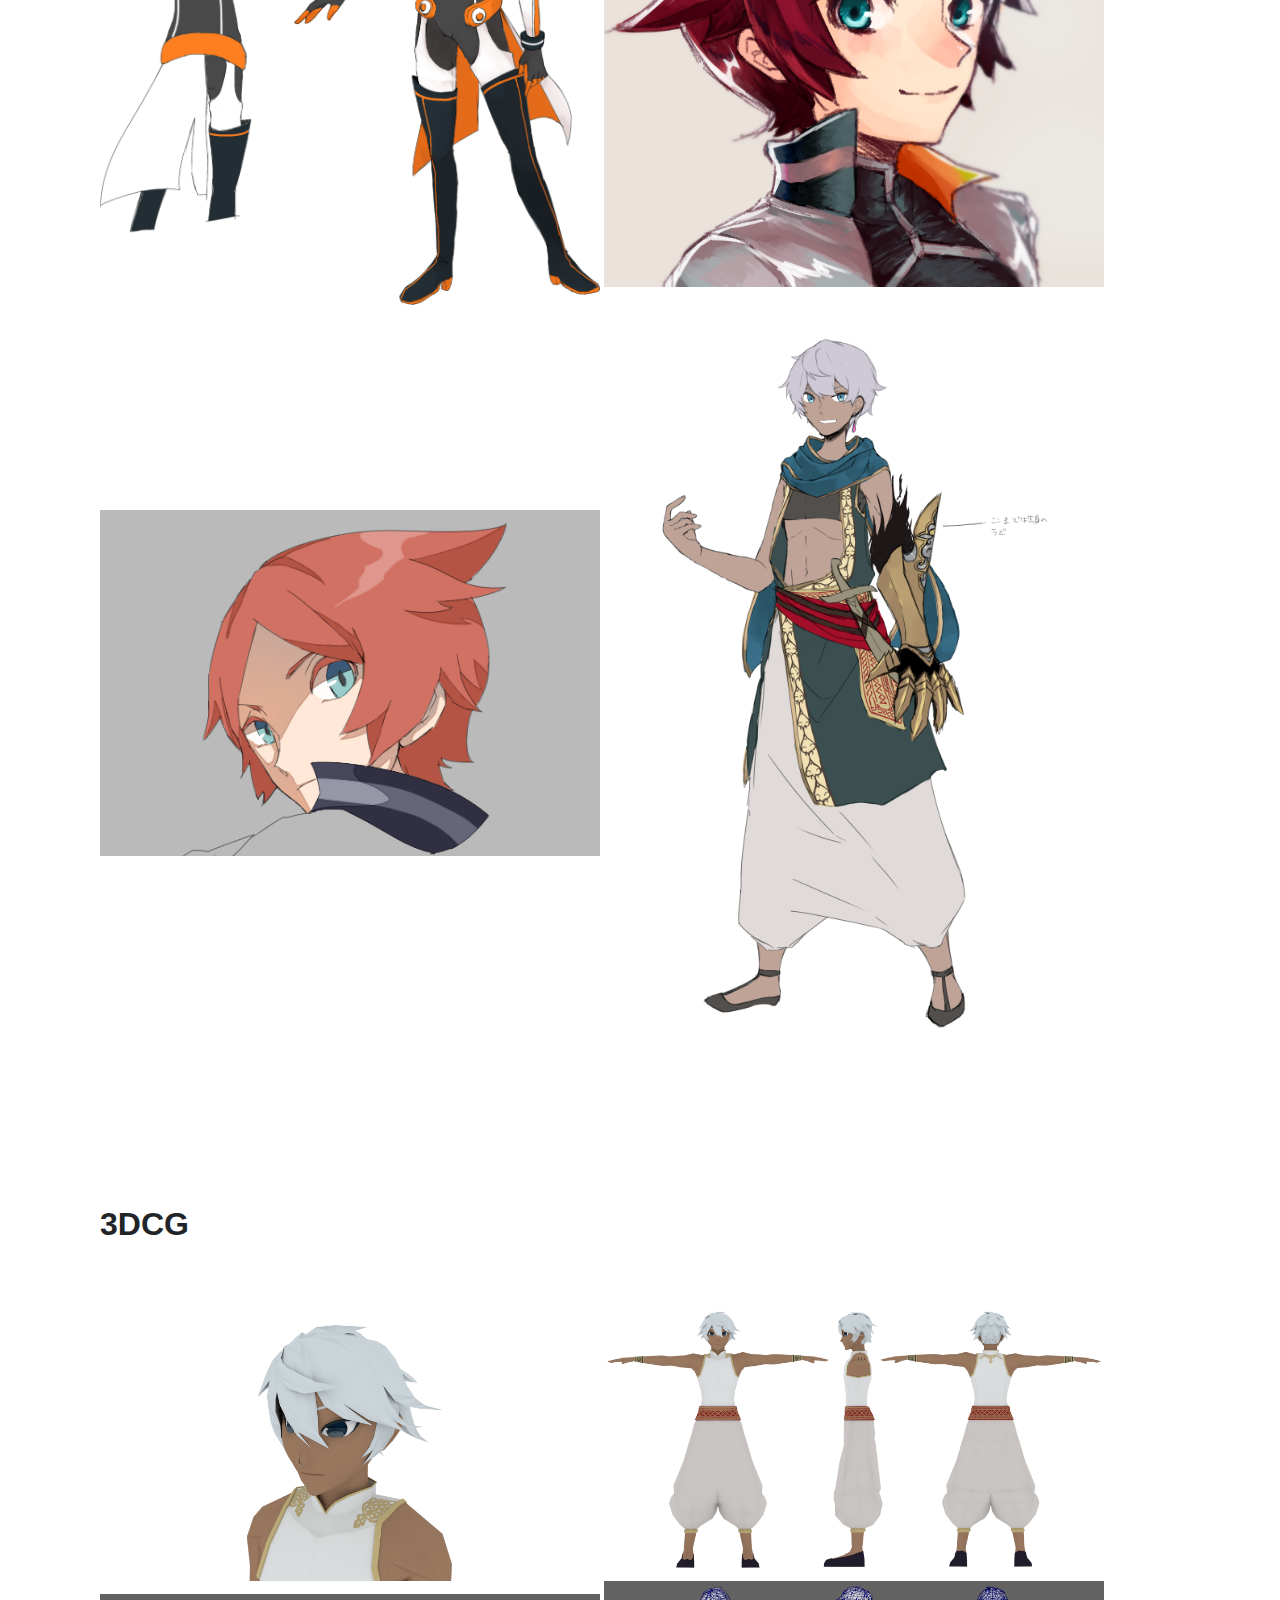
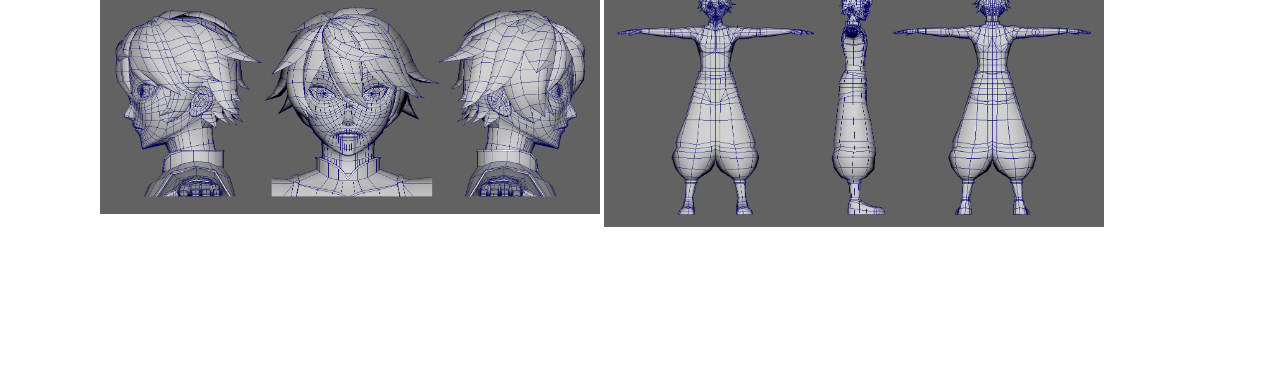
==== commit 9b1c68fc: "Update test.html" ====
--- a/test.html
+++ b/test.html
@@ -42,7 +42,7 @@
     <div class ="container py-5">
       <section>
 
-        <article id="about" class="py-5">
+        <article id="about" class="py-3">
           <h2>About me</h2>
           <img src="img/icon.png" class="rounded-circle img-fluid py-5"　alt="icon" width=200/>
           <h3>Abe Satomi</h3>
@@ -65,14 +65,23 @@
         <article id="illust" class="py-5">
           <h2>Illustration</h2>
           <div class="py-5">
-            <img src="img/HERO01.png" class="img-fluid" alt="illust001" width=500 />
-            <img src="img/03.jpg" class="img-fluid" alt="illust002" width=500 />
-            <img src="img/HERO05.png" class="img-fluid" alt="illust003" width=500 />
-            <img src="img/syuzinkou.png" class="img-fluid" alt="illust004" width=500 />
-            <img src="img/syu.png" class="img-fluid" alt="illust005" width=500 />
-            <img src="img/02.png" class="img-fluid" alt="illust006" width=500 />
+            <img src="img/HERO01.png" class="img-fluid" alt="illust001" width=500/>
+            <img src="img/03.jpg" class="img-fluid" alt="illust002" width=500/>
+            <img src="img/HERO05.png" class="img-fluid" alt="illust003" width=500/>
+            <img src="img/syuzinkou.png" class="img-fluid" alt="illust004" width=500/>
+            <img src="img/syu.png" class="img-fluid" alt="illust005" width=500/>
+            <img src="img/02.png" class="img-fluid" alt="illust006" width=500/>
           </div>
         </article>
+        
+        <article id="3dcg" class="py-5">
+          <h2>3DCG</h2>
+          <div class="py-5">
+            <img src="img/Halara.png" class="img-fluid" alt="3DCG001" width=500/>
+            <img src="img/Halara2.png" class="img-fluid" alt="3DCG002" width=500/>
+            <img src="img/Halara_face.png" class="img-fluid" alt="3DCG003" width=500/>
+            <img src="img/Halara_body.png" class="img-fluid" alt="3DCG004" width=500/>
+          </div>
       
       </section>
     </div>
